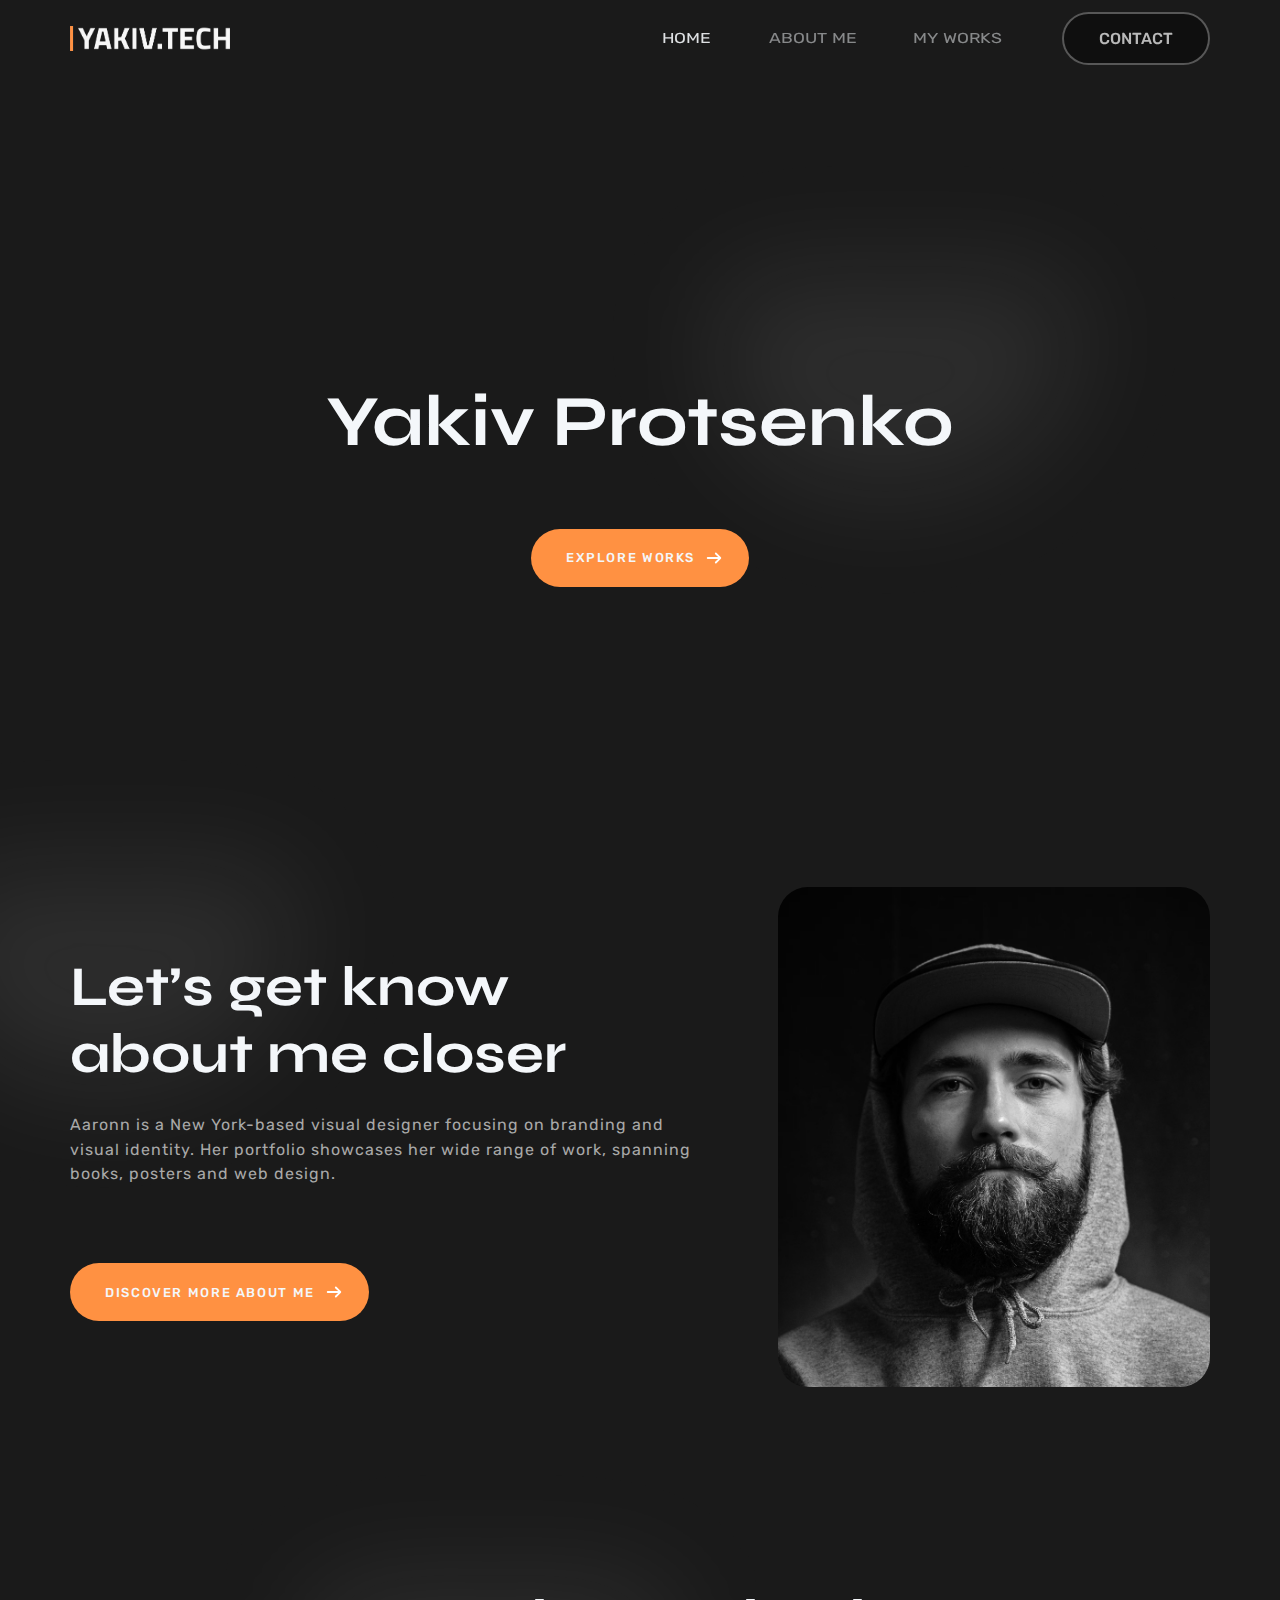
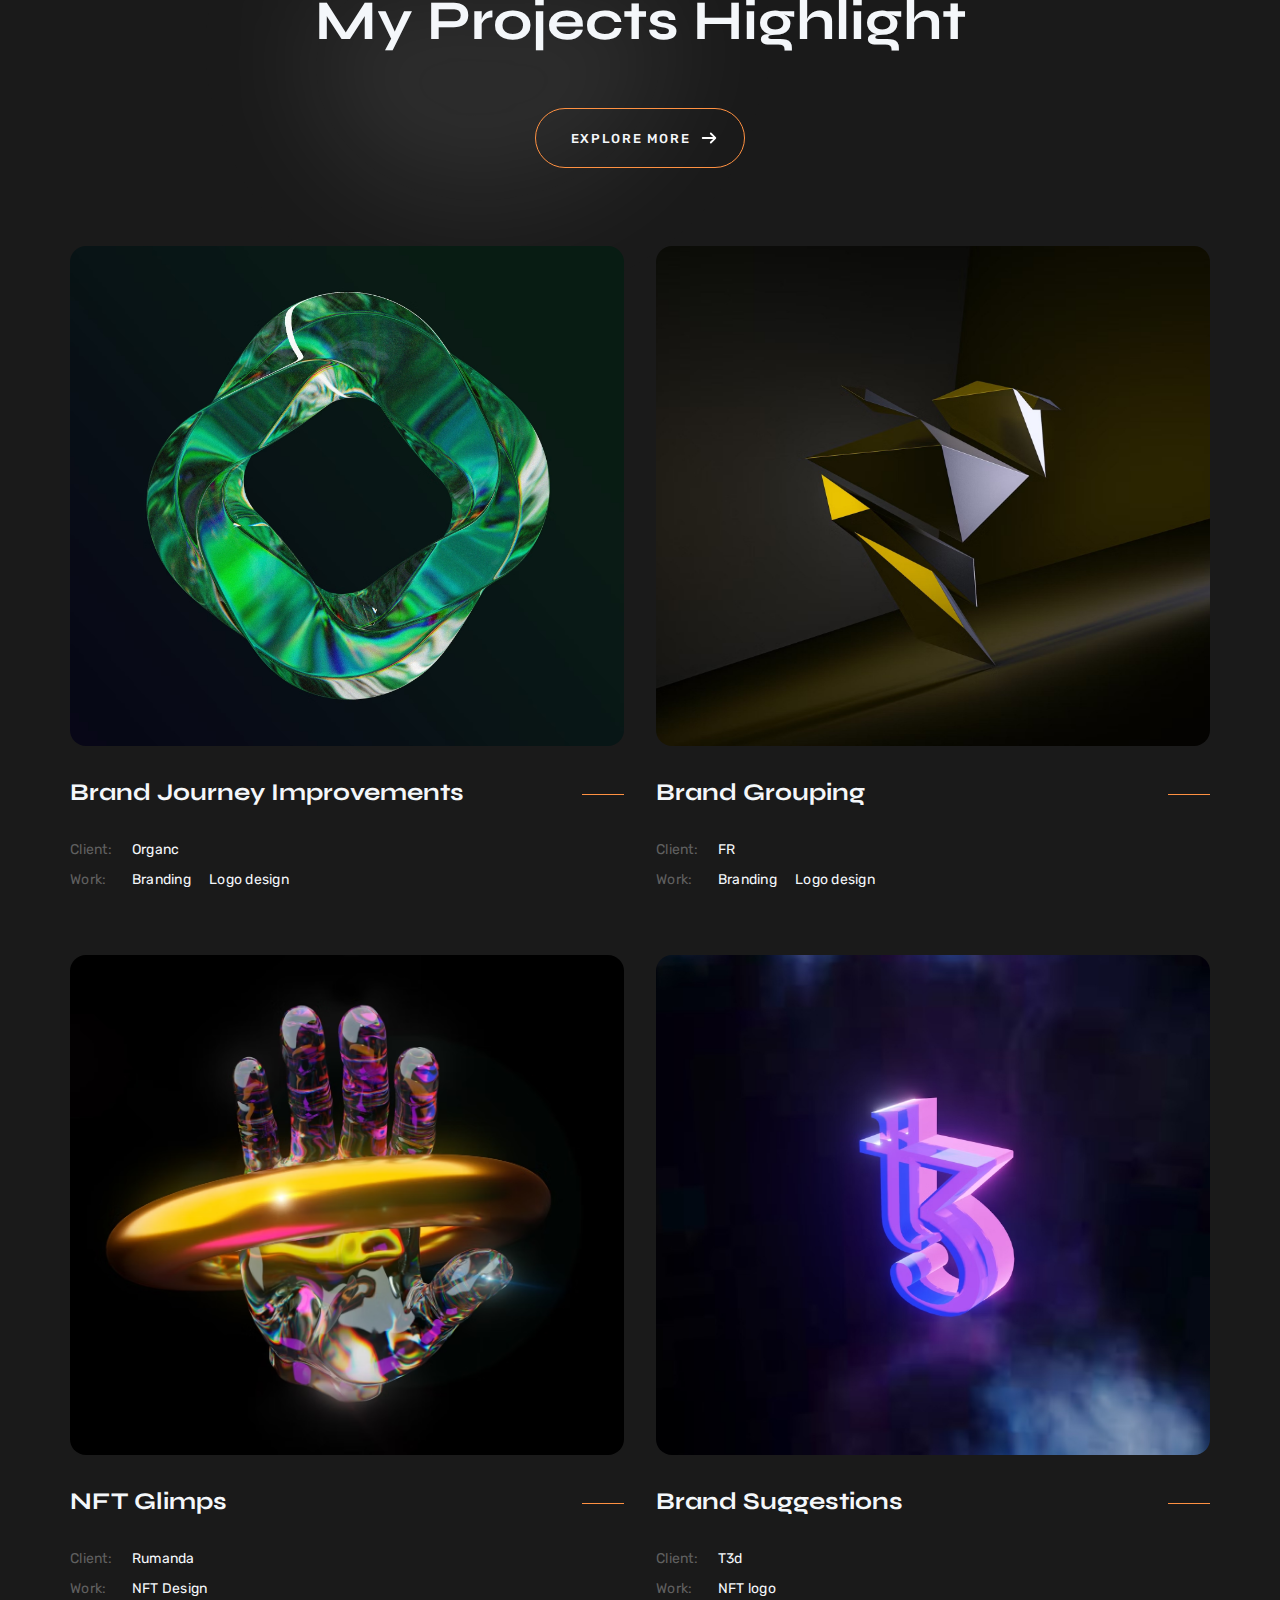
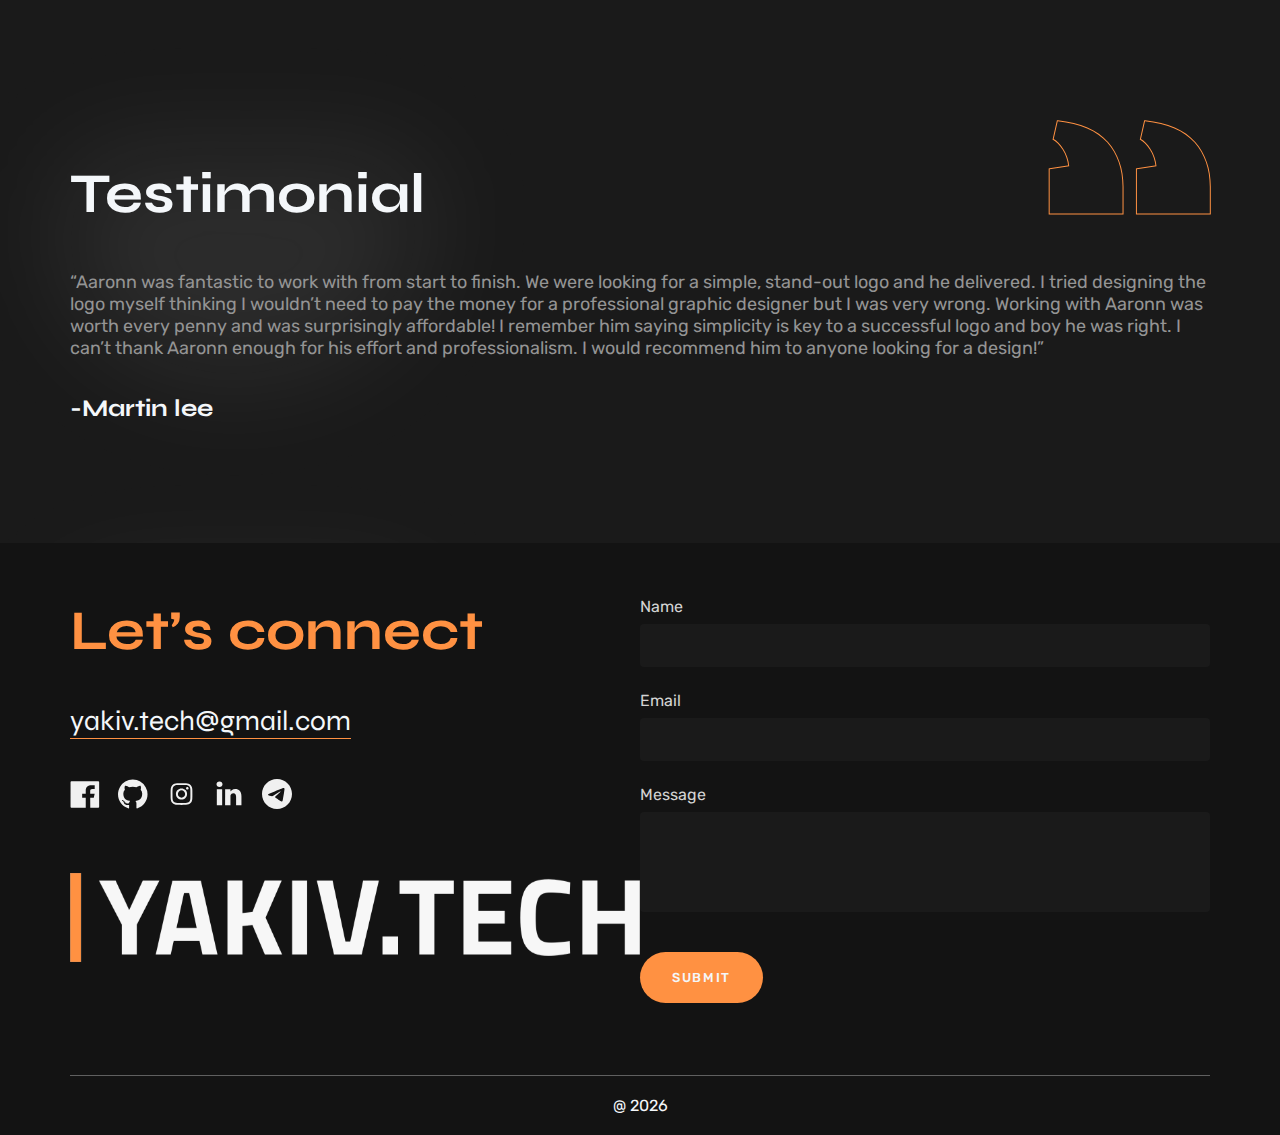
==== index.html @ 985bb3c0 "update logo css" ====
<!DOCTYPE html>
<html lang="en">

<head>
  <meta charset="UTF-8">
  <meta name="viewport" content="width=device-width, initial-scale=1.0">
  <title>Home - Yakiv Protsenko</title>
  <link rel="stylesheet" href="./style.css">
</head>

<body>
  <header class="header">
    <div class="container">
      <img class="logo" src="./img/icons/logo.png" alt="My logo">
      <nav>
        <ul>
          <li class="active">Home</li>
          <li><a href="./aboutme.html">About me</a></li>
          <li><a href="./works.html">My works</a></li>
        </ul>
        <a class="btn btn-contacts" href="./contacts.html"><span>CONTACT</span></a>
      </nav>
    </div>
  </header>
  <section class="welcome">
    <div class="container">
      <h1>Yakiv Protsenko</h1>
      <a href="./works.html" class="btn btn-info">
        <span>Explore works</span>
        <img src="./img/icons/arrow.svg" alt="Arrow right">
      </a>
    </div>
  </section>
  <section class="introduction">
    <div class="container">
      <div class="text text-left">
        <h2>Let’s get know about me closer</h2>
        <p>Aaronn is a New York-based visual designer focusing on branding and visual identity. Her portfolio showcases
          her wide range of work, spanning books, posters and web design.</p>
        <a class="btn btn-info" href="./aboutme.html">Discover More About Me<img src="./img/icons/arrow.svg"
            alt="Arrow right"></a>
      </div>
      <div class="container-img">
        <img class="cover-img" src="./img/profile-1.jpg" alt="My photo">
      </div>
    </div>
  </section>
  <section class="projects">
    <div class="container">
      <h2>My Projects Highlight</h2>
      <a href="./works.html" class="btn btn-more">Explore More<img src="./img/icons/arrow.svg" alt="Arrow right"></a>
      <div class="items">
        <arcticle class="item">
          <a href="./works.html">
            <img src="./img/project-1.jpg" alt="Project cover">
            <h4>Brand Journey Improvements</h4>
          </a>
          <div class="desc">
            <div class="property">
              <div class="grid-header">Client:</div>
              <div class="cell">
                <span>Organc</span>
              </div>
              <div class="grid-header">Work:</div>
              <div class="cell">
                <span>Branding</span>
                <span>Logo design</span>
              </div>
            </div>
          </div>
        </arcticle>
        <arcticle class="item">
          <a href="./works.html">
            <img src="./img/project-2.jpg" alt="Project cover">
            <h4>Brand Grouping</h4>
          </a>
          <div class="desc">
            <div class="property">
              <div class="grid-header">Client:</div>
              <div class="cell">
                <span>FR</span>
              </div>
              <div class="grid-header">Work:</div>
              <div class="cell">
                <span>Branding</span>
                <span>Logo design</span>
              </div>
            </div>
          </div>
        </arcticle>
        <arcticle class="item">
          <a href="./works.html">
            <img src="./img/project-3.jpg" alt="Project cover">
            <h4>NFT Glimps</h4>
          </a>
          <div class="desc">
            <div class="property">
              <div class="grid-header">Client:</div>
              <div class="cell">
                <span>Rumanda</span>
              </div>
              <div class="grid-header">Work:</div>
              <div class="cell">
                <span>NFT Design</span>
              </div>
            </div>
          </div>
        </arcticle>
        <arcticle class="item">
          <a href="./works.html">
            <img src="./img/project-4.jpg" alt="Project cover">
            <h4>Brand Suggestions</h4>
          </a>
          <div class="desc">
            <div class="property">
              <div class="grid-header">Client:</div>
              <div class="cell">
                <span>T3d</span>
              </div>
              <div class="grid-header">Work:</div>
              <div class="cell">
                <span>NFT logo</span>
              </div>
            </div>
          </div>
        </arcticle>
      </div>
    </div>
  </section>
  <section class="testimonial">
    <div class="container">
      <h2>Testimonial</h2>
      <p>“Aaronn was fantastic to work with from start to finish. We were looking for a simple, stand-out logo and he
        delivered. I tried designing the logo myself thinking I wouldn’t need to pay the money for a professional
        graphic designer but I was very wrong. Working with Aaronn was worth every penny and was surprisingly
        affordable! I remember him saying simplicity is key to a successful logo and boy he was right. I can’t thank
        Aaronn enough for his effort and professionalism. I would recommend him to anyone looking for a design!”</p>
      <h4>-Martin lee</h4>
    </div>
  </section>
  <footer class="footer">
    <div class="container">
      <div class="contacts">
        <h2>Let’s connect</h2>
        <a href="mailto:yakiv.tech@gmail.com"><p class="email">yakiv.tech@gmail.com</a></p>
        <ul class="socials">
          <li><a class="icon facebook" href="https://facebook.com"></a></li>
          <li><a class="icon github" href="https://github.com"></a></li>
          <li><a class="icon instagram" href="https://instagram.com"></a></li>
          <li><a class="icon linkedin" href="https://linkedin.com"></a></li>
          <li><a class="icon telegram" href="https://telegram.com"></a></li>
        </ul>
        <img class="logo" src="./img/icons/logo.png" alt="My logo">
      </div>
      <div class="contact-form">
        <form action="https://api.web3forms.com/submit" id="contact-form" method="POST">
          <input type="hidden" name="access_key" value="4fd38678-c326-4b6e-98db-bea108e909bd">
          <label for="name">Name</label>
          <input type="text" name="name" id="name" required>
          <label for="email">Email</label>
          <input type="email" name="email" id="email" required>
          <label for="message">Message</label>
          <textarea name="message" id="message" rows="4" required></textarea>
          <!-- Custom Confirmation / Success Page -->
          <!-- <input type="hidden" name="redirect" value="https://mywebsite.com/thanks.html"> -->
          <button class="btn btn-submit" type="submit" id="btn-form">Submit</button>
        </form>
        <div id="result-form"></div>
      </div>
      <div class="copyright">
        <p>@ <span id="copyright-year"></span></p>
      </div>
    </div>
  </footer>
  <script src="./scripts.js"></script>
</body>

</html>
---- style.css ----
@import url('https://fonts.googleapis.com/css2?family=Syne:wght@400..800&display=swap');
@import url('https://fonts.googleapis.com/css2?family=Rubik:ital,wght@0,300..900;1,300..900&display=swap');

/* RESET */
/* 1. Use a more-intuitive box-sizing model */
*,
*::before,
*::after {
  box-sizing: border-box;
}

/* 2. Remove default margin */
* {
  margin: 0;
}

body {
  /* 3. Add accessible line-height 
line-height: 1.5;*/
  /* 4. Improve text rendering */
  -webkit-font-smoothing: antialiased;
}

/* 5. Improve media defaults */
img,
picture,
video,
canvas,
svg {
  display: block;
  max-width: 100%;
}

/* 6. Inherit fonts for form controls */
input,
button,
textarea,
select {
  font: inherit;
}

/* 7. Avoid text overflows */
p,
h1,
h2,
h3,
h4,
h5,
h6 {
  overflow-wrap: break-word;
}

/* 8. Improve line wrapping */
p {
  text-wrap: pretty;
}

h1,
h2,
h3,
h4,
h5,
h6 {
  text-wrap: balance;
}

a {
  text-decoration: none;
  color: inherit;
}

button {
  border: none;
  cursor: pointer;
}

button:disabled,
input[type="submit"]:disabled {
  opacity: 0.7;
  cursor: not-allowed;
}

ul {
  padding-left: 0;
}

li {
  list-style-type: none;
}

/* general */
body {
  font-family: "Rubik", serif;
  background-color: #1A1A1A;
  color: #F4F7FA;
}

h1,
h2,
h3,
h4,
h5,
h6 {
  font-family: "Syne", serif;
}

h1 {
  font-size: 4.5rem;
}

h2 {
  font-size: 3.5rem;
}

h4 {
  font-size: 1.5rem;
}

h1::before,
h2::before {
  content: '';
  position: absolute;
  width: 22rem;
  height: 13rem;
  background: radial-gradient(circle, rgba(255, 255, 255, 0.08), rgba(255, 255, 255, 0.1));
  border-radius: 40px 40px 180px 150px;
  z-index: -1;
  filter: blur(60px);
}

.container {
  max-width: 1140px;
  margin: 0 auto;
}

@media screen and (max-width: 1200px) {
  .container {
    max-width: 960px;
  }
}

@media screen and (max-width: 992px) {
  .container {
    max-width: 720px;
  }
}

@media screen and (max-width: 768px) {
  .container {
    max-width: 540px;
  }
}

@media screen and (max-width: 576px) {
  .container {
    max-width: 100%;
  }
}

.btn {
  border-radius: 32.5px;
  padding: 15px 35px;
}

.btn img {
  display: inline;
  width: 18px;
}

.btn-info,
.btn-more {
  display: inline-flex;
  gap: 10px;
  align-items: center;
  background: #FF9142;
  color: #F4F7FA;
  text-align: center;
  font-size: 13px;
  font-weight: 500;
  line-height: normal;
  letter-spacing: 1.625px;
  text-transform: uppercase;
  padding: 20px 26px 20px 35px;
  transition: all 0.2s ease-in-out;
}

@media screen and (hover: hover) {

  .btn-info:hover,
  .btn-more:hover,
  button:hover {
    transform: translateY(-4px)
  }
}

/* header */
.header {
  position: sticky;
  top: 0;
  padding: 12px 0;
  width: 100%;
  z-index: 1000;
  transition: background 0.3s ease-in-out, backdrop-filter 0.1s ease-in-out;
}

.header.scrolled {
  background: linear-gradient(rgba(0, 0, 0, 0.2), rgb(255, 255, 255, 0.01));
  backdrop-filter: blur(7px);
  -webkit-backdrop-filter: blur(7px);
}

.header .container {
  display: flex;
  flex-direction: row;
  justify-content: space-between;
  align-items: center;
}

.header .logo {
  display: inline-block;
  width: 10rem;
}

.header nav {
  display: inline-flex;
  flex-direction: row;
  flex-wrap: nowrap;
  justify-content: space-around;
  align-items: center;
  gap: 4em;
}

.header nav ul {
  display: flex;
  justify-content: space-between;
  gap: 4em;
}

.header nav li {
  font-size: 16px;
  text-transform: uppercase;
  opacity: 0.5;
  transform: scale(1.1, 0.9);
}

.header nav li.active,
.header nav li:hover {
  opacity: 0.9;
}

.header .btn-contacts {
  border-radius: 30px;
  font-weight: 500;
  font-size: 16px;
  text-transform: uppercase;
  color: #b8b8b8;
  background: rgba(3, 3, 4, 0.5);
  border: 2px solid rgba(255, 255, 255, 0.3);
}

.header .btn-contacts:hover {
  color: #ffffff;
  background: rgb(39 39 45 / 50%);
}

.header .btn span {
  transform: scale(1.1, 0.9);
}

/* welcome */
.welcome .container {
  height: 90dvh;
  display: flex;
  text-align: center;
  flex-direction: column;
  align-items: center;
  justify-content: center;
  gap: 4rem;
}

.welcome h1 {
  position: relative;
}

.welcome h1::before {
  top: -100px;
  right: -120px;
}

.introduction h2::before {
  bottom: -180px;
  left: -60px;
}

/* introduction */
.introduction {
  padding-bottom: 200px;
}

.introduction .container {
  display: flex;
  flex-direction: row;
  justify-content: space-between;
  align-items: center;
  gap: 60px;
}

.introduction h2 {
  margin-bottom: 26px;
}

.introduction .container-img {
  height: 500px;
  width: 40%;
  overflow: hidden;
  border-radius: 30px;
  position: relative;
}

@media screen and (max-width: 992px) {
  .introduction .container-img {
    height: 400px;
    width: 45%;
  }
}

@media screen and (max-width: 768px) {
  .introduction .container-img {
    height: 320px;
    width: 50%;
  }
}

.introduction .cover-img {
  position: absolute;
  width: 100%;
  height: auto;
  display: block;
  top: 0;
  left: 0;
}

.introduction .text {
  width: 60%;
}

.introduction p {
  color: #A8A8A8;
  font-size: 16px;
  font-style: normal;
  font-weight: 400;
  line-height: 155%;
  letter-spacing: 1px;
  margin-bottom: 76px;
}

/* projects */
.projects {
  margin-bottom: 10rem;
}

.projects .container {
  text-align: center;
}

.projects h2 {
  margin-bottom: 54px;
}

.projects .btn-more {
  background-color: transparent;
  border: 1px solid #FF9142;
  margin-bottom: 78px;
}

.projects .items {
  display: flex;
  justify-content: space-between;
  flex-direction: row;
  flex-wrap: wrap;
  column-gap: 2rem;
  row-gap: 4rem;
}

.projects .item {
  flex: 1 1 calc(50% - 2rem);
  width: calc(50% - 2rem);
}

.projects .item img {
  height: 500px;
  width: 100%;
  object-fit: cover;
  border-radius: 16px;
  margin-bottom: 32px;
}

.projects .item .desc {
  text-align: left;
}

.projects .item h4 {
  text-align: left;
  margin-bottom: 32px;
  position: relative;
}

.projects .item h4::after {
  content: "";
  width: 42px;
  height: 1px;
  top: 16px;
  right: 0;
  border-top: 1px solid #FF9142;
  z-index: 1;
  position: absolute;
}

.projects .property {
  display: grid;
  grid-template-columns: auto auto;
  grid-column-gap: 20px;
  justify-content: left;
  grid-row-gap: 8px;
  font-size: 14px;
  font-weight: 400;
  line-height: 22px;
  letter-spacing: 0.25px;
}

.projects .property .grid-header {
  color: #606060;
}

.projects .property .cell span {
  margin-right: 15px;
}

/* testimonial */
.testimonial {
  margin-bottom: 120px;
}

.testimonial .container p {
  color: #949494;
  font-size: 18px;
  margin-bottom: 35px;
}

.testimonial .container h2 {
  margin-bottom: 44px;
  position: relative;
}

.testimonial .container h2::after {
  content: url("./img/icons/quotes.svg");
  position: absolute;
  top: -40px;
  right: 0;
  width: 162px;
  height: auto;
  z-index: 1;
}

/* footer */
.footer {
  background-color: #131313;
}

.footer .container {
  display: flex;
  flex-wrap: wrap;
  justify-content: space-between;
  padding-top: 54px;
  padding-bottom: 20px;
}

.footer .contacts {
  flex: 1;
}

.footer .contacts h2 {
  color: #FF9142;
  margin-bottom: 40px;
}

.footer .contacts .email {
  display: inline-block;
  font-family: 'Syne', sans-serif;
  font-size: 28px;
  border-bottom: 1px solid #FF9142;
  margin-bottom: 40px;
}

.footer .contacts .socials {
  display: flex;
  column-gap: 18px;
  margin-bottom: 60px;
}

.footer .contacts .socials .facebook {
  -webkit-mask: url("./img/icons/facebook.svg") no-repeat center;
  mask: url("./img/icons/facebook.svg") no-repeat center;
}

.footer .contacts .socials .telegram {
  -webkit-mask: url("./img/icons/telegram.svg") no-repeat center;
  mask: url("./img/icons/telegram.svg") no-repeat center;
}

.footer .contacts .socials .linkedin {
  -webkit-mask: url("./img/icons/linkedin.svg") no-repeat center;
  mask: url("./img/icons/linkedin.svg") no-repeat center;
}

.footer .contacts .socials .github {
  -webkit-mask: url("./img/icons/github.svg") no-repeat center;
  mask: url("./img/icons/github.svg") no-repeat center;
}

.footer .contacts .socials .instagram {
  -webkit-mask: url("./img/icons/instagram.svg") no-repeat center;
  mask: url("./img/icons/instagram.svg") no-repeat center;
}

.footer .contacts .socials .twitter {
  -webkit-mask: url("./img/icons/twitter.svg") no-repeat center;
  mask: url("./img/icons/twitter.svg") no-repeat center;
}

.footer .contacts .socials .icon {
  display: inline-block;
  transition: transform 0.15s ease-in-out;
  width: 30px;
  height: 30px;
  background-color: #F0F0F0;
  mask-size: contain;
  -webkit-mask-size: contain;
}

@media screen and (hover: hover) {
  .footer .contacts .socials .icon:hover {
    transform: translateY(-4px);
    background-color: #FF9142;
  }
}

@media screen and (hover: none) {
  .footer .contacts .socials .icon {
    background-color: #FF9142;
  }
}

.footer .contact-form {
  flex: 1;
}

.footer .contact-form label,
.footer .contact-form input,
.footer .contact-form button,
.footer .contact-form textarea {
  display: block;
  color: #d3d3d3;
}

.footer .contact-form input,
.footer .contact-form textarea {
  width: 100%;
}

.footer .contact-form label {
  margin-bottom: 8px;
}

.footer .contact-form input {
  margin-bottom: 24px;
  padding: 12px 16px;
  border-radius: 4px;
  background: #1A1A1A;
  border: none;
}

.footer .contact-form textarea {
  margin-bottom: 40px;
  padding: 12px 16px;
  background: #1A1A1A;
  border-radius: 4px;
  border: none;
  resize: none;
}

.footer .contact-form input:focus-visible,
.footer .contact-form textarea:focus-visible {
  outline: 1px solid #3d3d3d;
}

.footer .contact-form button {
  background: #FF9142;
  color: #F4F7FA;
  text-align: center;
  font-size: 13px;
  font-weight: 500;
  line-height: normal;
  letter-spacing: 1.625px;
  text-transform: uppercase;
  padding: 18px 32px 18px 32px;
  text-align: center;
  transition: all 0.2s ease-in-out;
  position: relative;
}

.footer .copyright {
  width: 100%;
  text-align: center;
  border-top: 1px solid #606060;
  padding-top: 20px;
}

.footer #result-form {
  min-height: 72px;
  opacity: 0;
  transition: opacity 0.5s ease-in-out 0.1s;
  padding: 30px 0 0 4px;
}

.footer #result-form.visible {
  opacity: 1;
}
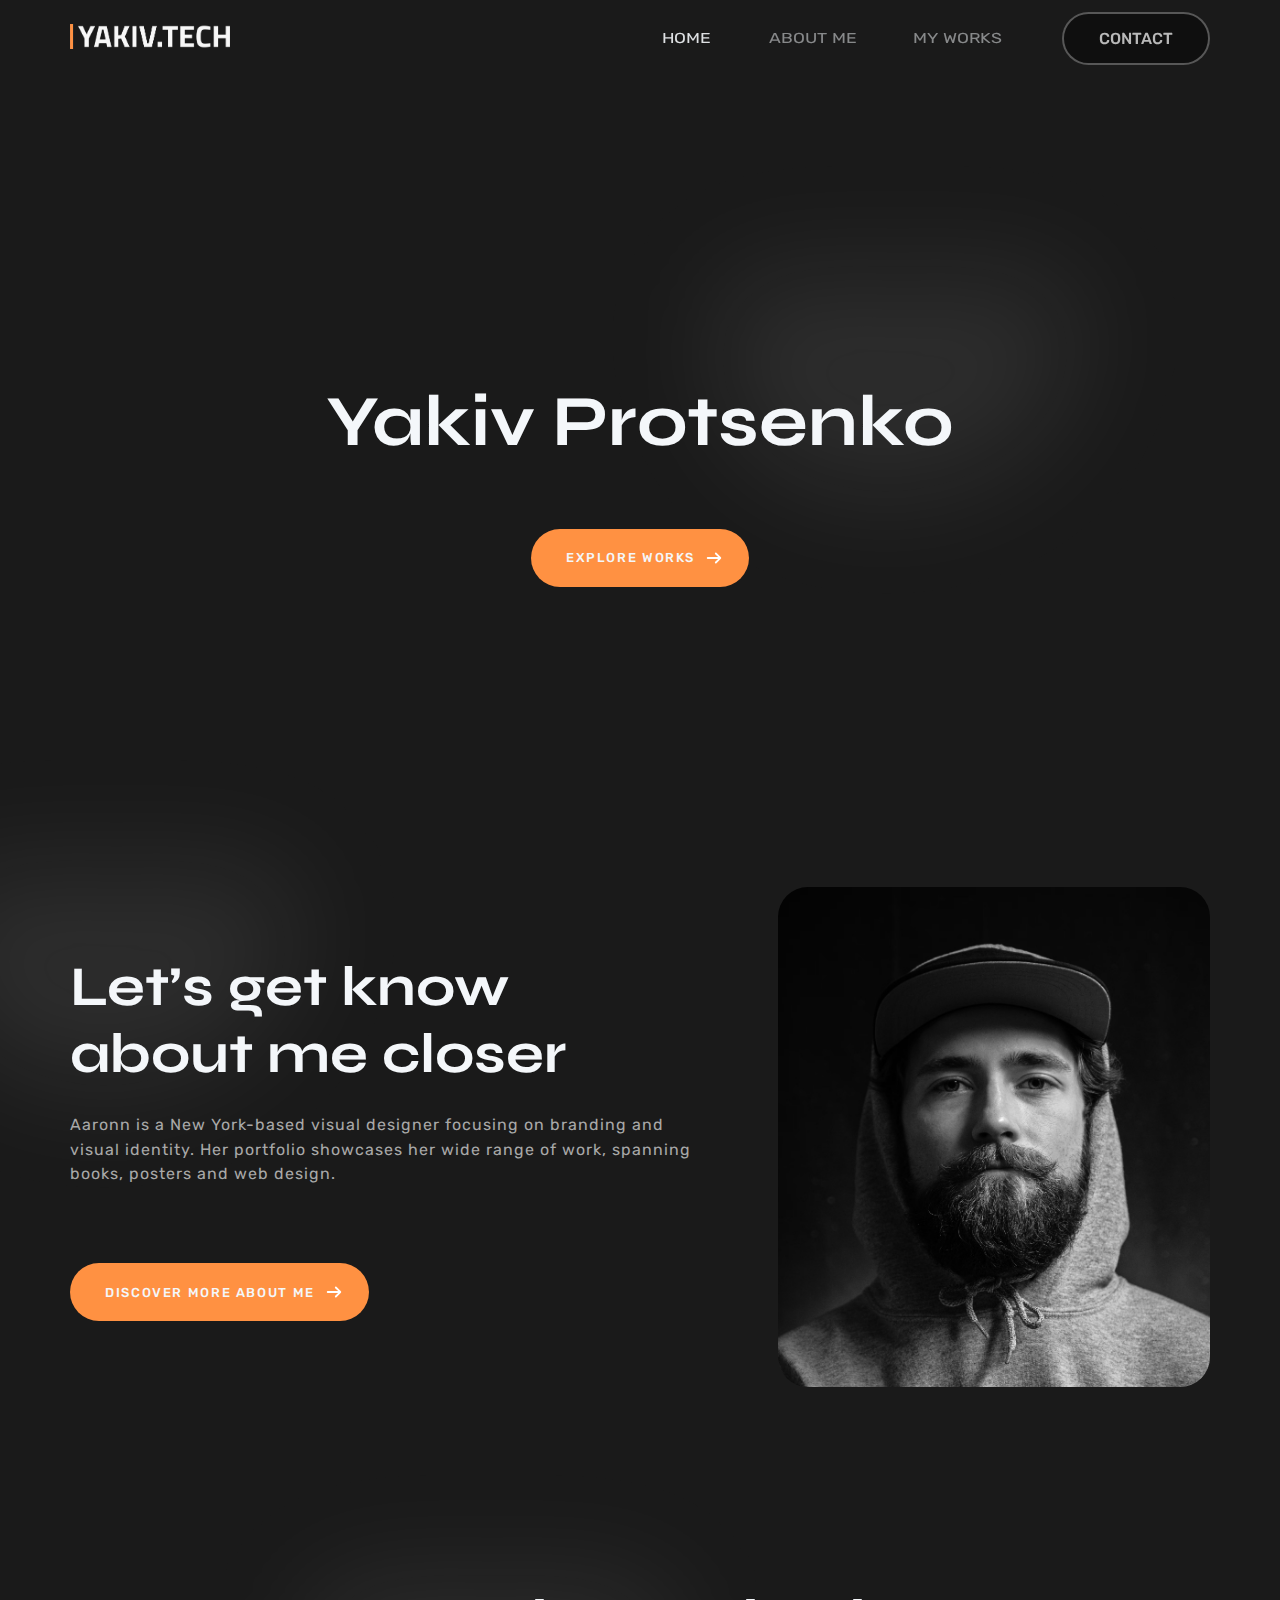
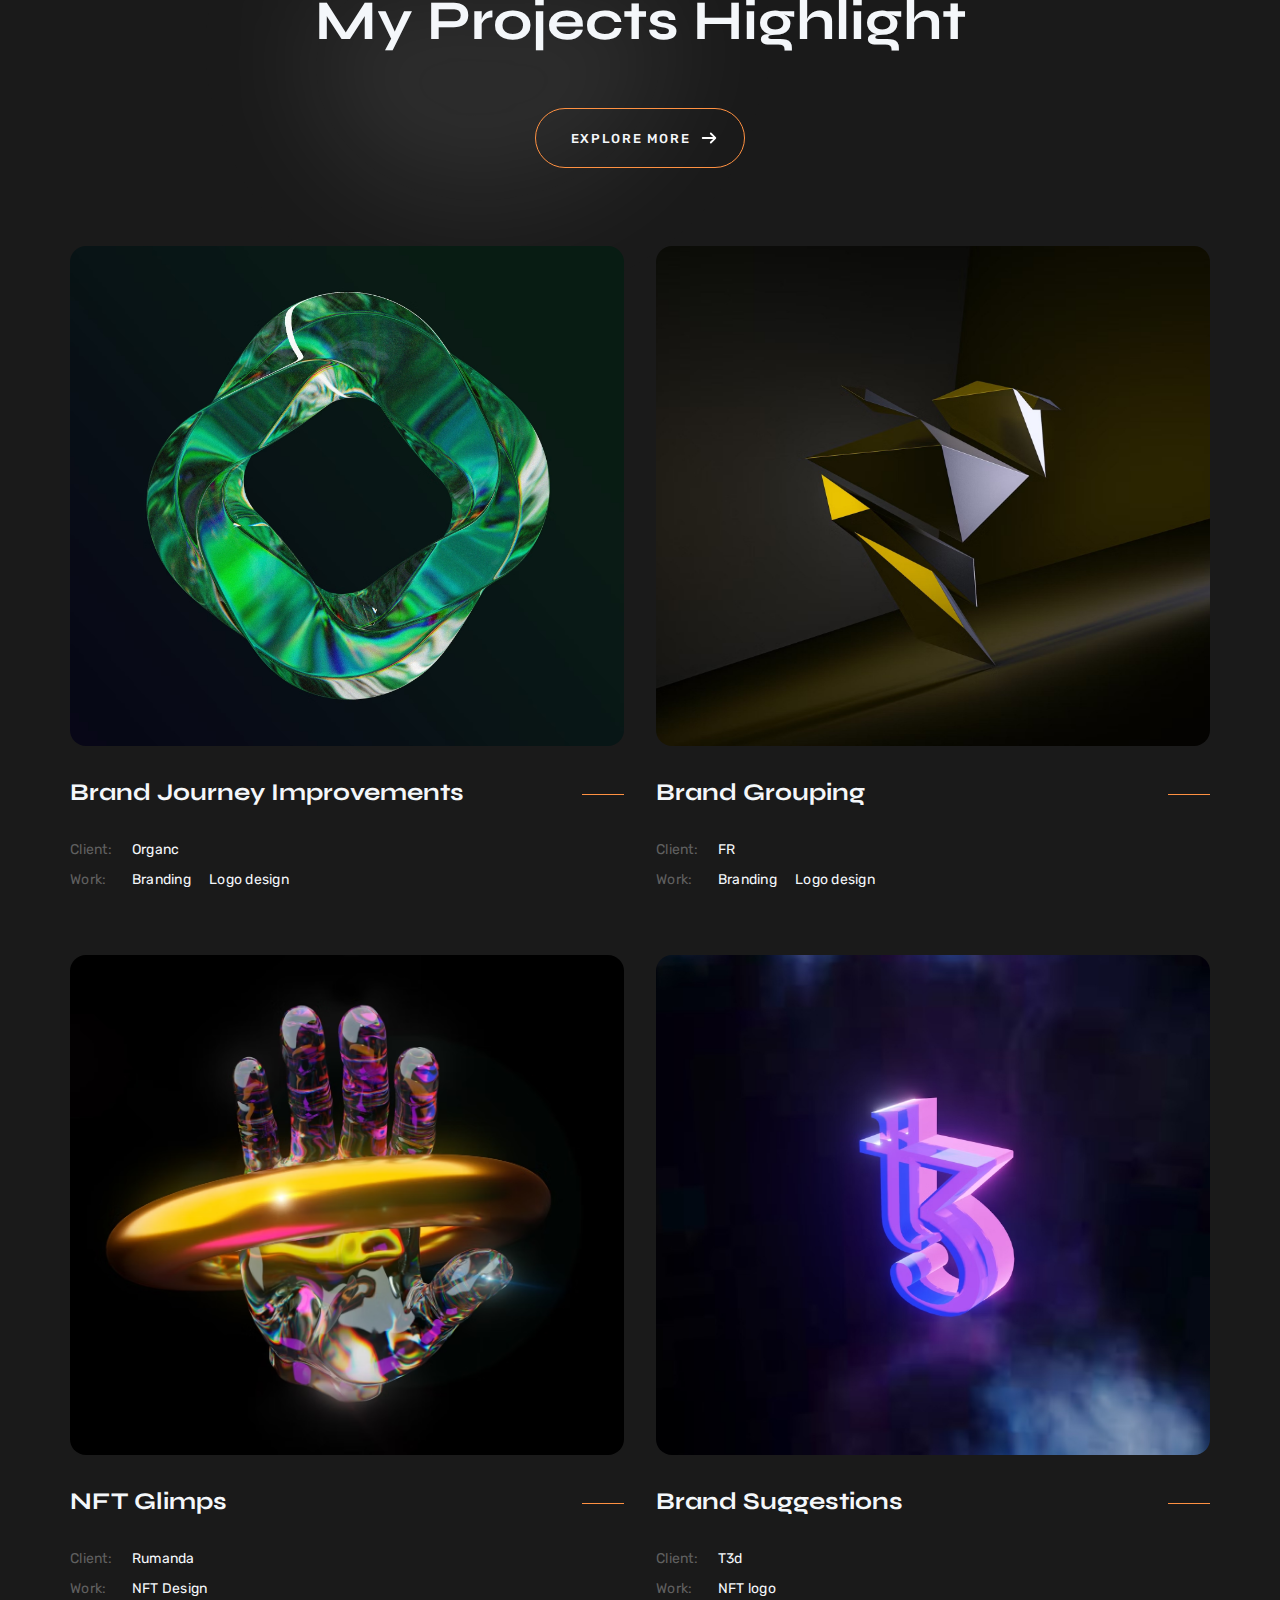
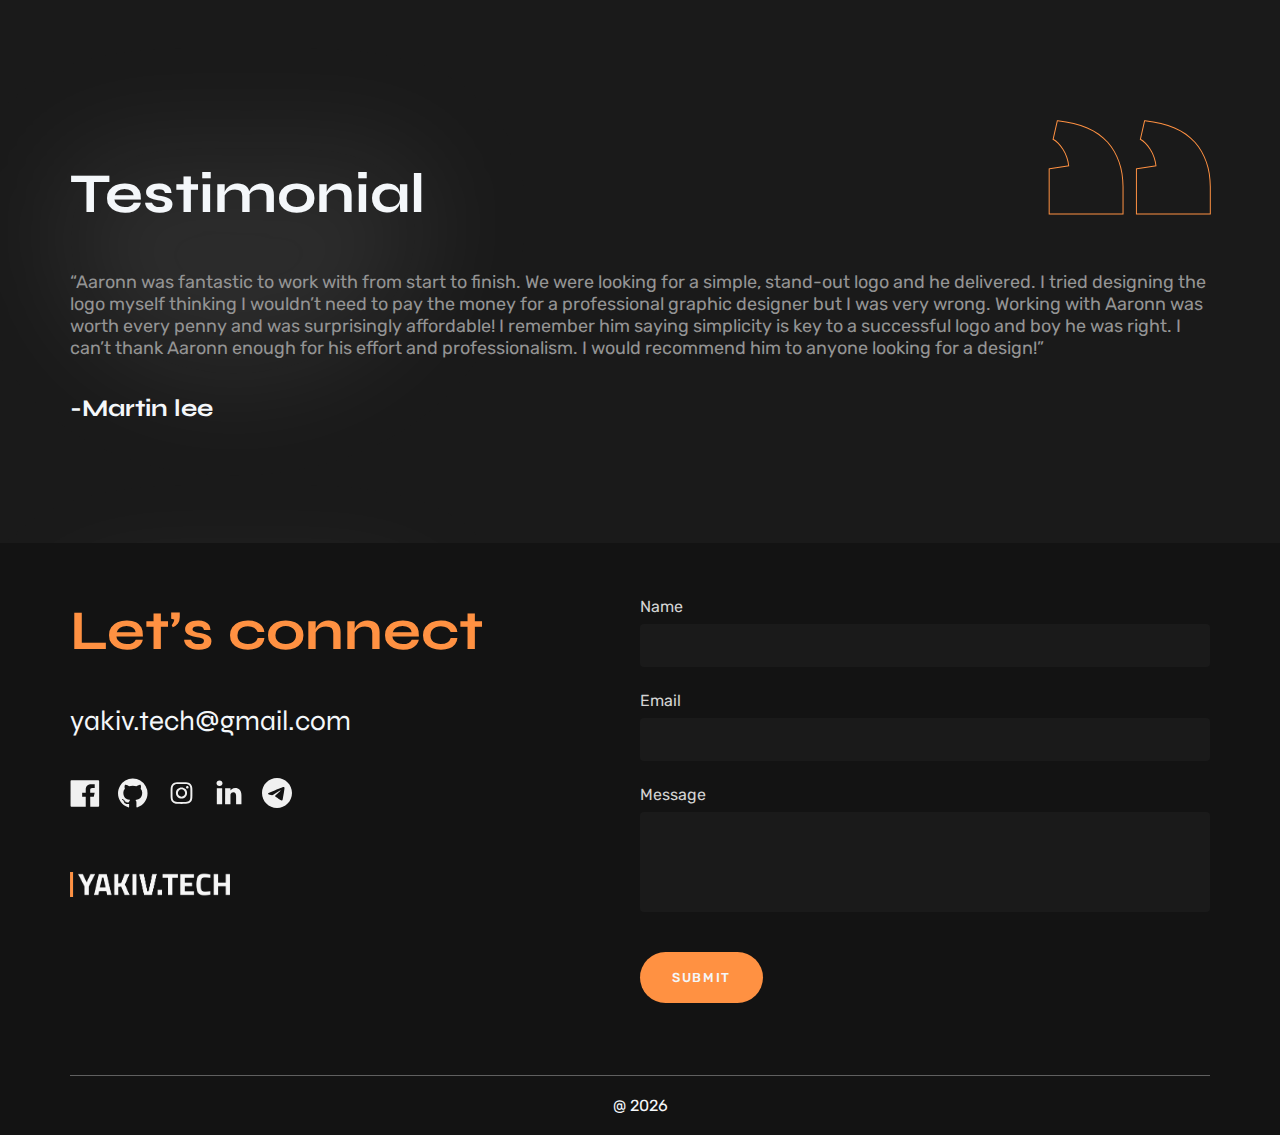
==== commit 3124f183: "add link to logo" ====
--- a/index.html
+++ b/index.html
@@ -11,7 +11,7 @@
 <body>
   <header class="header">
     <div class="container">
-      <img class="logo" src="./img/icons/logo.png" alt="My logo">
+      <a href="./index.html"><img class="logo" src="./img/icons/logo.png" alt="My logo"></a>
       <nav>
         <ul>
           <li class="active">Home</li>
--- a/style.css
+++ b/style.css
@@ -488,7 +488,6 @@
   display: inline-block;
   font-family: 'Syne', sans-serif;
   font-size: 28px;
-  border-bottom: 1px solid #FF9142;
   margin-bottom: 40px;
 }
 
@@ -626,3 +625,7 @@
 .footer #result-form.visible {
   opacity: 1;
 }
+
+.footer .logo {
+  width: 10rem;
+}
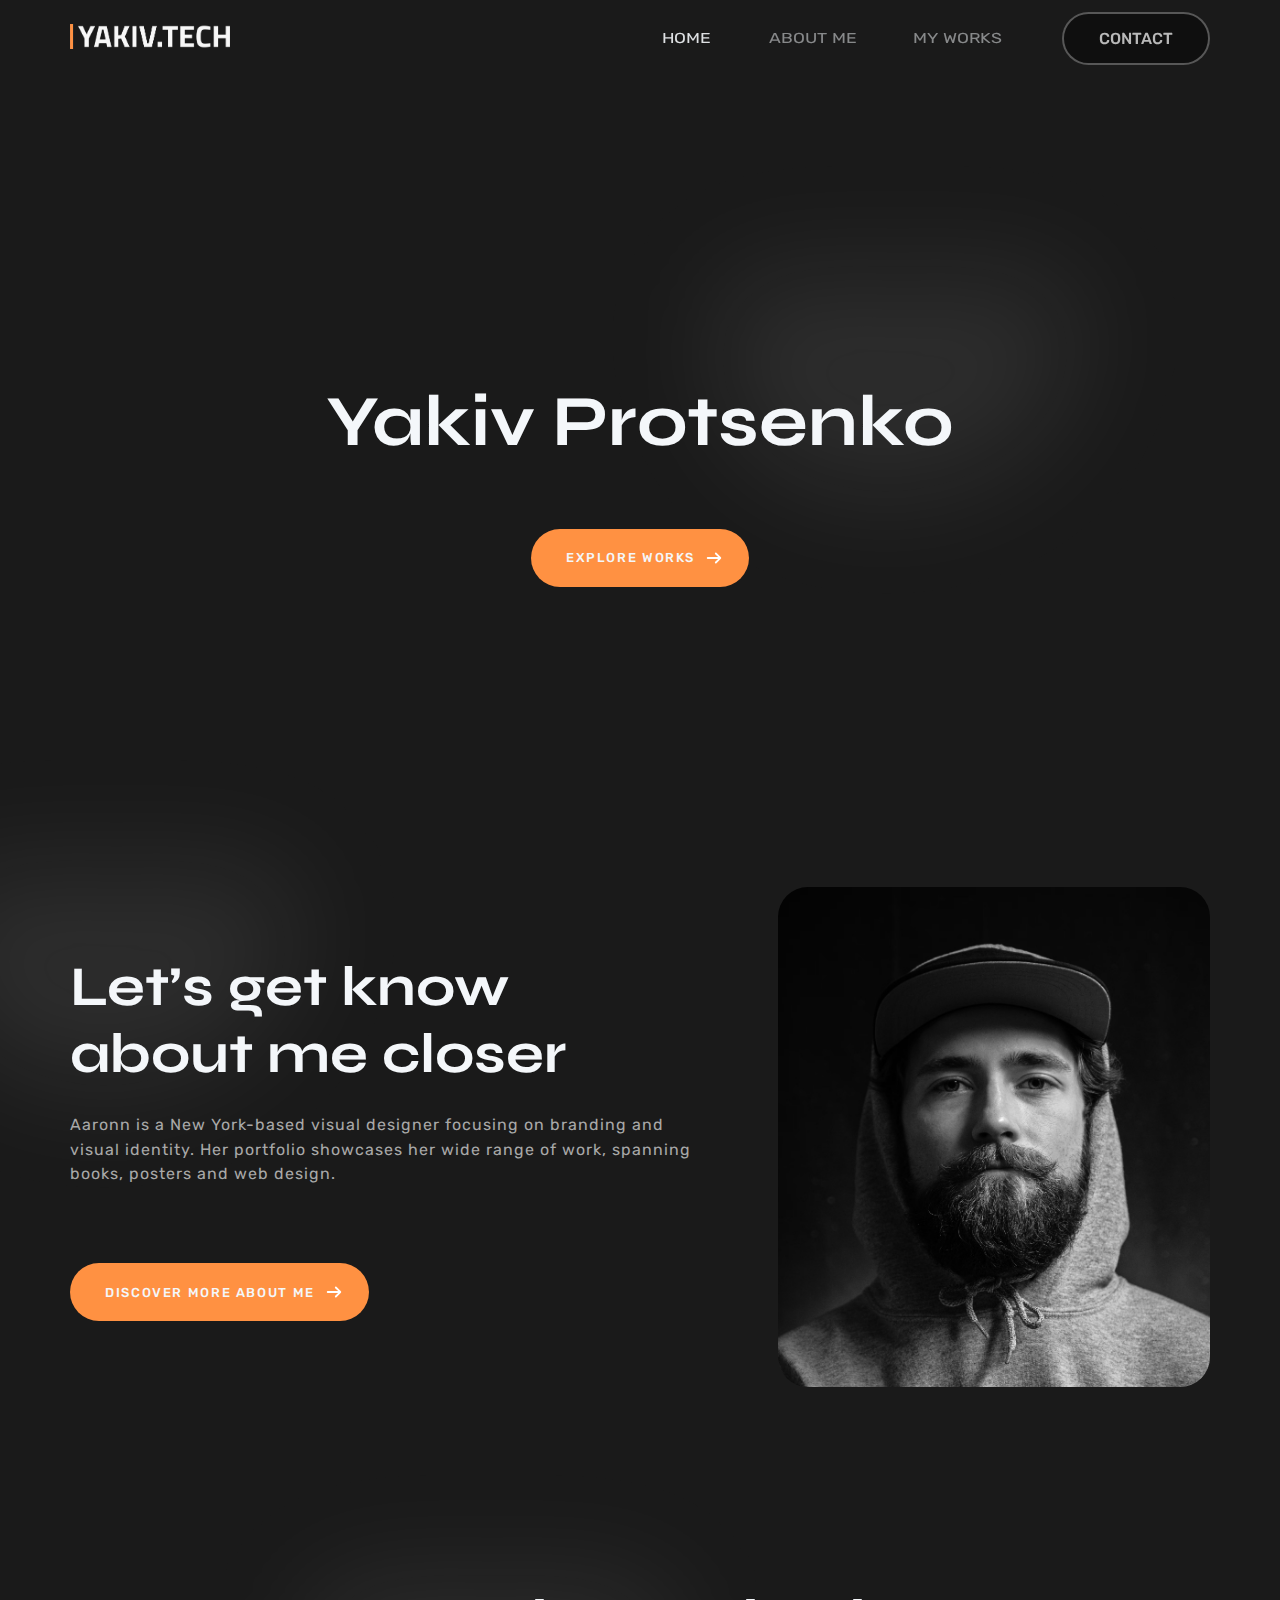
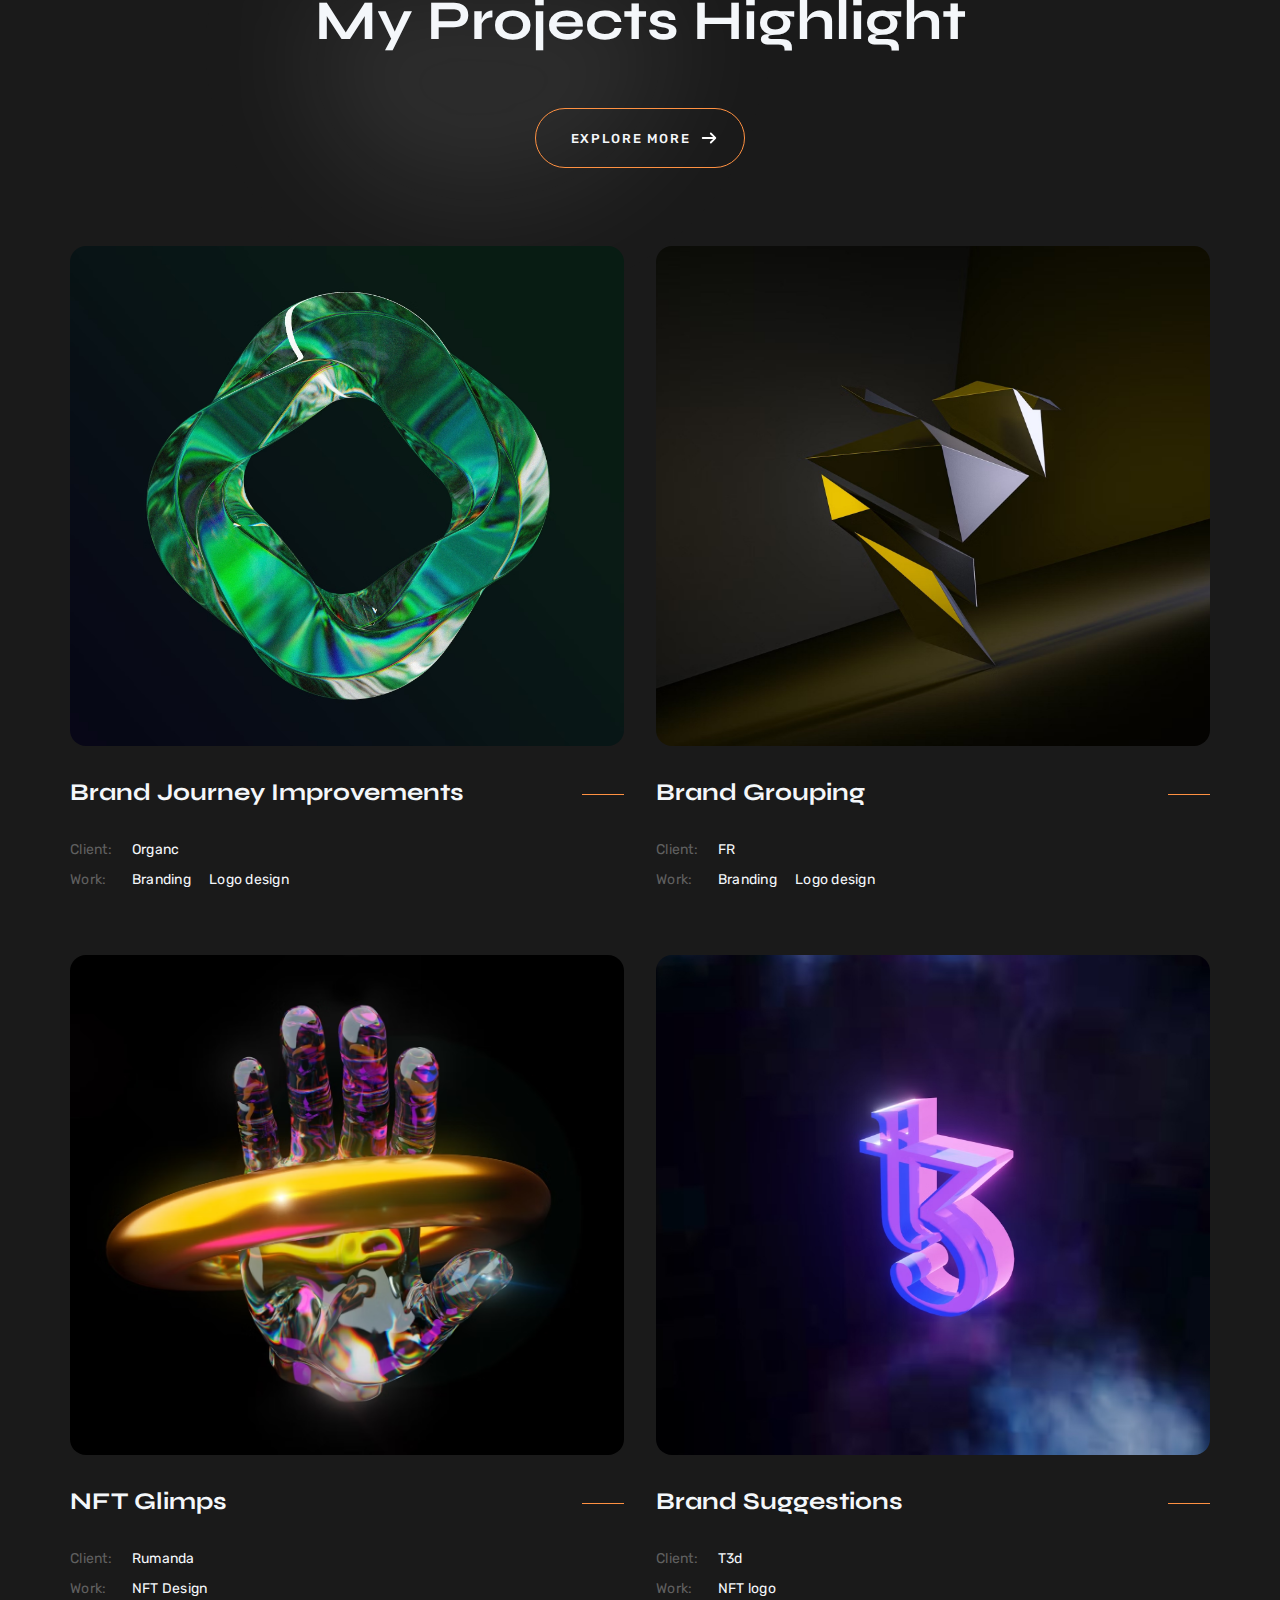
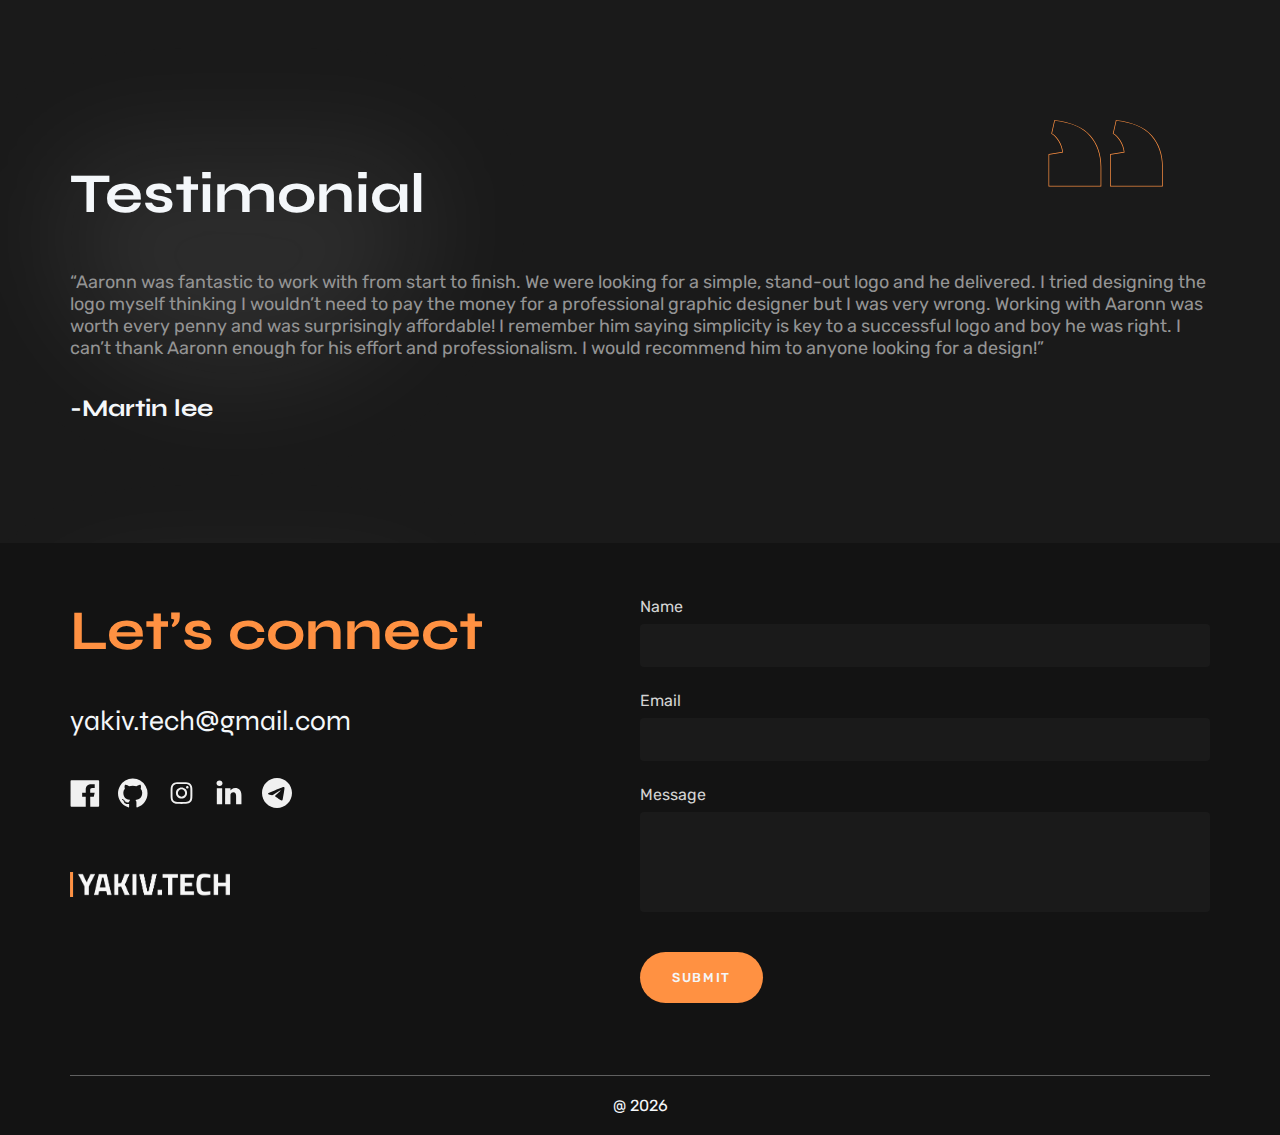
==== commit 5dd5e6df: "update" ====
--- a/index.html
+++ b/index.html
@@ -20,6 +20,9 @@
         </ul>
         <a class="btn btn-contacts" href="./contacts.html"><span>CONTACT</span></a>
       </nav>
+    </div>
+    <div class="burger">
+      <span></span>
     </div>
   </header>
   <section class="welcome">
--- a/style.css
+++ b/style.css
@@ -153,7 +153,15 @@
 
 @media screen and (max-width: 576px) {
   .container {
-    max-width: 100%;
+    max-width: 95%;
+  }
+
+  h1 {
+    font-size: 3.5rem;
+  }
+
+  h2 {
+    font-size: 2.6rem;
   }
 }
 
@@ -267,6 +275,39 @@
   transform: scale(1.1, 0.9);
 }
 
+.header .burger {
+  display: none;
+}
+
+@media screen and (max-width: 768px) {
+  .header .burger {
+    display: flex;
+    position: relative;
+    z-index: 50;
+    align-items: center;
+    justify-content: flex-end;
+    width: 30px;
+    height: 18px;
+  }
+
+  .burger span {
+    height: 2px;
+    width: 100%;
+    transform: scale(1);
+    background-color: #F4F7FA;
+  }
+
+  .burger::before,
+  .burger::after {
+    content: "";
+    position: absolute;
+    width: 100%;
+    height: 2px;
+    background-color: #F4F7FA;
+    transition: all 0.3s ease;
+  }
+}
+
 /* welcome */
 .welcome .container {
   height: 90dvh;
@@ -287,12 +328,13 @@
   right: -120px;
 }
 
+
+/* introduction */
 .introduction h2::before {
   bottom: -180px;
   left: -60px;
 }
 
-/* introduction */
 .introduction {
   padding-bottom: 200px;
 }
@@ -317,6 +359,10 @@
   position: relative;
 }
 
+.introduction .text {
+  width: 60%;
+}
+
 @media screen and (max-width: 992px) {
   .introduction .container-img {
     height: 400px;
@@ -325,9 +371,19 @@
 }
 
 @media screen and (max-width: 768px) {
+  .introduction .container {
+    flex-direction: column;
+  }
+
   .introduction .container-img {
-    height: 320px;
-    width: 50%;
+    height: 500px;
+    width: 100%;
+    order: 1;
+  }
+
+  .introduction .text {
+    width: 100%;
+    order: 2;
   }
 }
 
@@ -338,10 +394,6 @@
   display: block;
   top: 0;
   left: 0;
-}
-
-.introduction .text {
-  width: 60%;
 }
 
 .introduction p {
@@ -385,6 +437,12 @@
 .projects .item {
   flex: 1 1 calc(50% - 2rem);
   width: calc(50% - 2rem);
+}
+
+@media screen and (max-width: 768px) {
+  .projects .item {
+    flex: 100%;
+  }
 }
 
 .projects .item img {
@@ -453,13 +511,24 @@
 }
 
 .testimonial .container h2::after {
-  content: url("./img/icons/quotes.svg");
+  content: "";
+  background-image: url("./img/icons/quotes.svg");
+  background-size: contain;
+  background-repeat: no-repeat; 
   position: absolute;
   top: -40px;
   right: 0;
   width: 162px;
-  height: auto;
+  height: 100%;
   z-index: 1;
+}
+
+@media screen and (max-width: 768px) {
+  .testimonial .container h2::after {
+    top: -5px;
+    width: 80px;
+    height: 100%;
+  }
 }
 
 /* footer */
@@ -489,6 +558,12 @@
   font-family: 'Syne', sans-serif;
   font-size: 28px;
   margin-bottom: 40px;
+}
+
+@media screen and (max-width: 576px) {
+  .footer .contacts .email {
+    font-size: 22px;
+  }  
 }
 
 .footer .contacts .socials {
@@ -552,6 +627,35 @@
 
 .footer .contact-form {
   flex: 1;
+}
+
+@media screen and (max-width: 768px) {
+  .footer .contact-form,
+  .footer .contacts {
+    flex: 100%;
+  }  
+}
+
+@media screen and (max-width: 576px) {
+  .footer .contact-form label {
+    text-align: left;
+  }
+
+  .footer .contact-form {
+    text-align: center;
+  }
+
+  .footer .contacts {
+    text-align: center;
+  }
+
+  .footer .contacts .socials {
+    justify-content: center;
+  }
+
+  .footer .contact-form button {
+    display: inline-block;
+  }
 }
 
 .footer .contact-form label,
@@ -629,3 +733,9 @@
 .footer .logo {
   width: 10rem;
 }
+
+@media screen and (max-width: 768px) {
+  .footer .logo {
+    display: none;
+  }
+}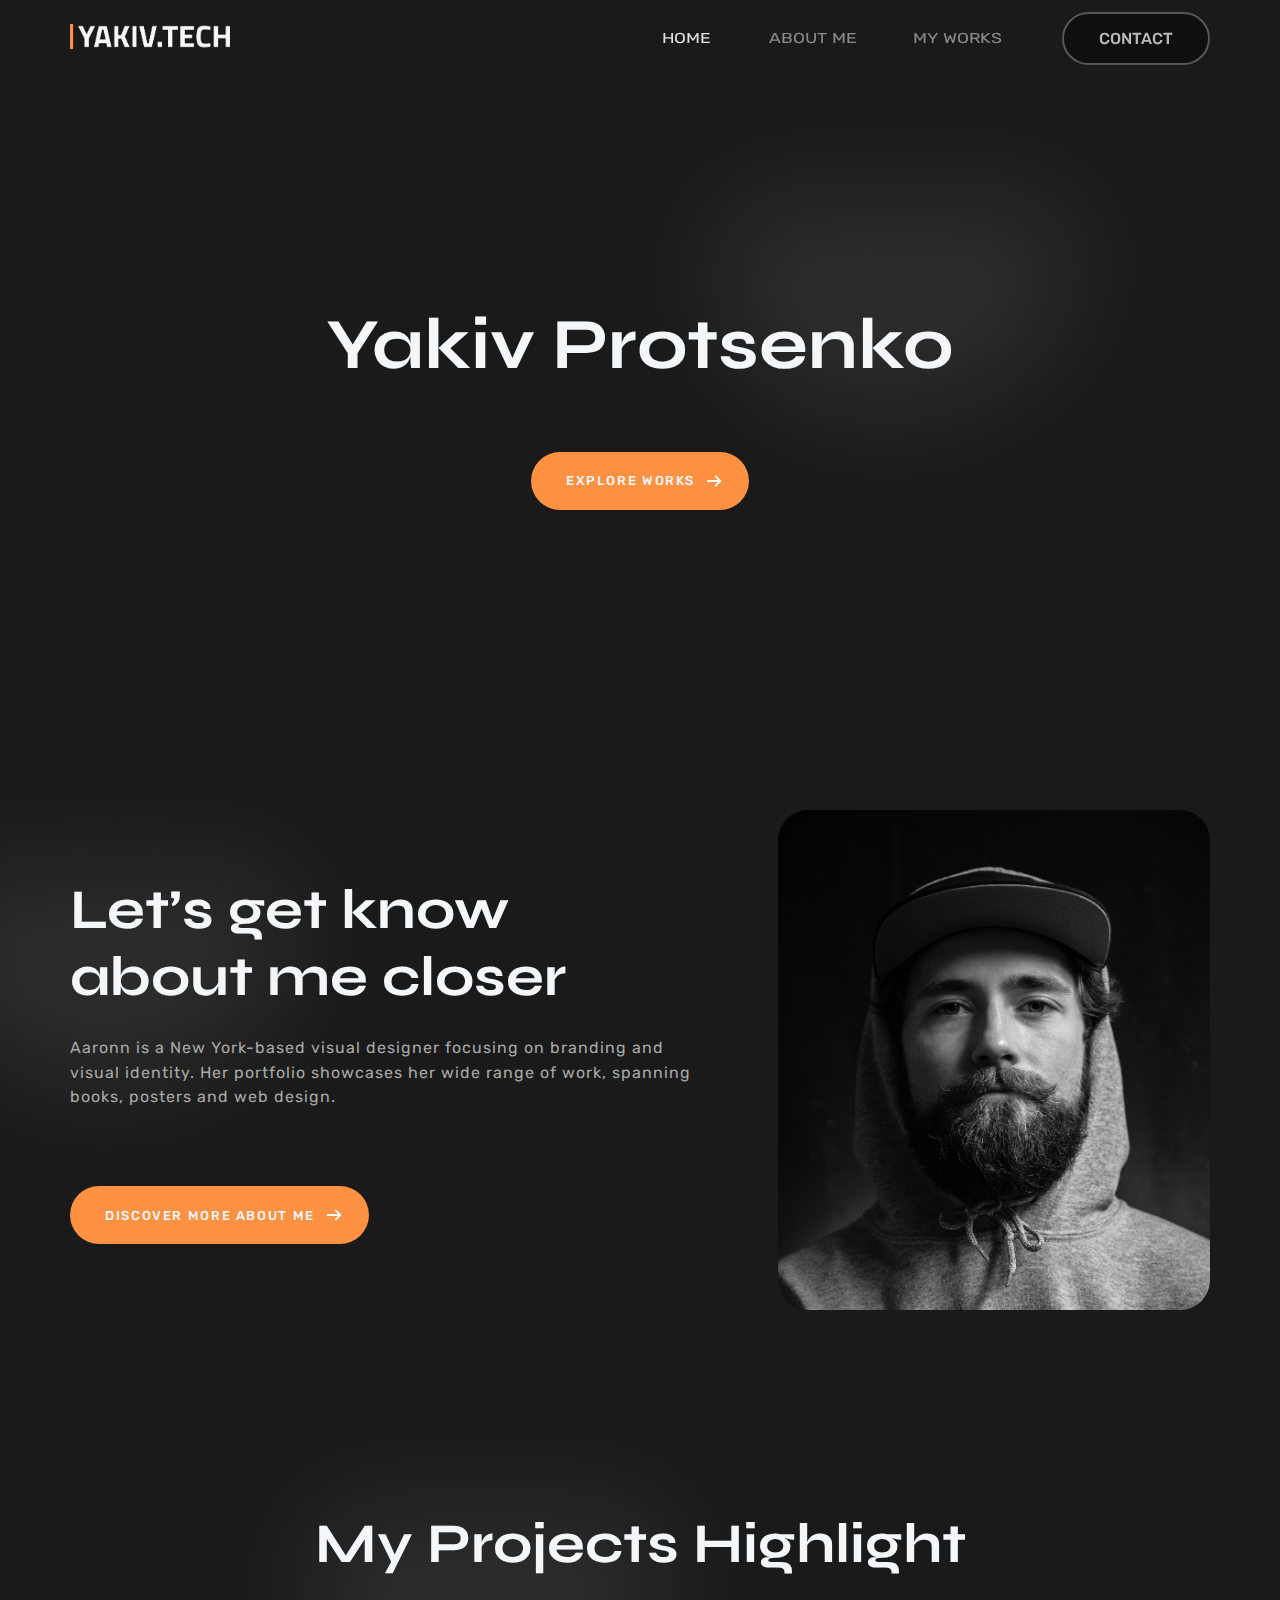
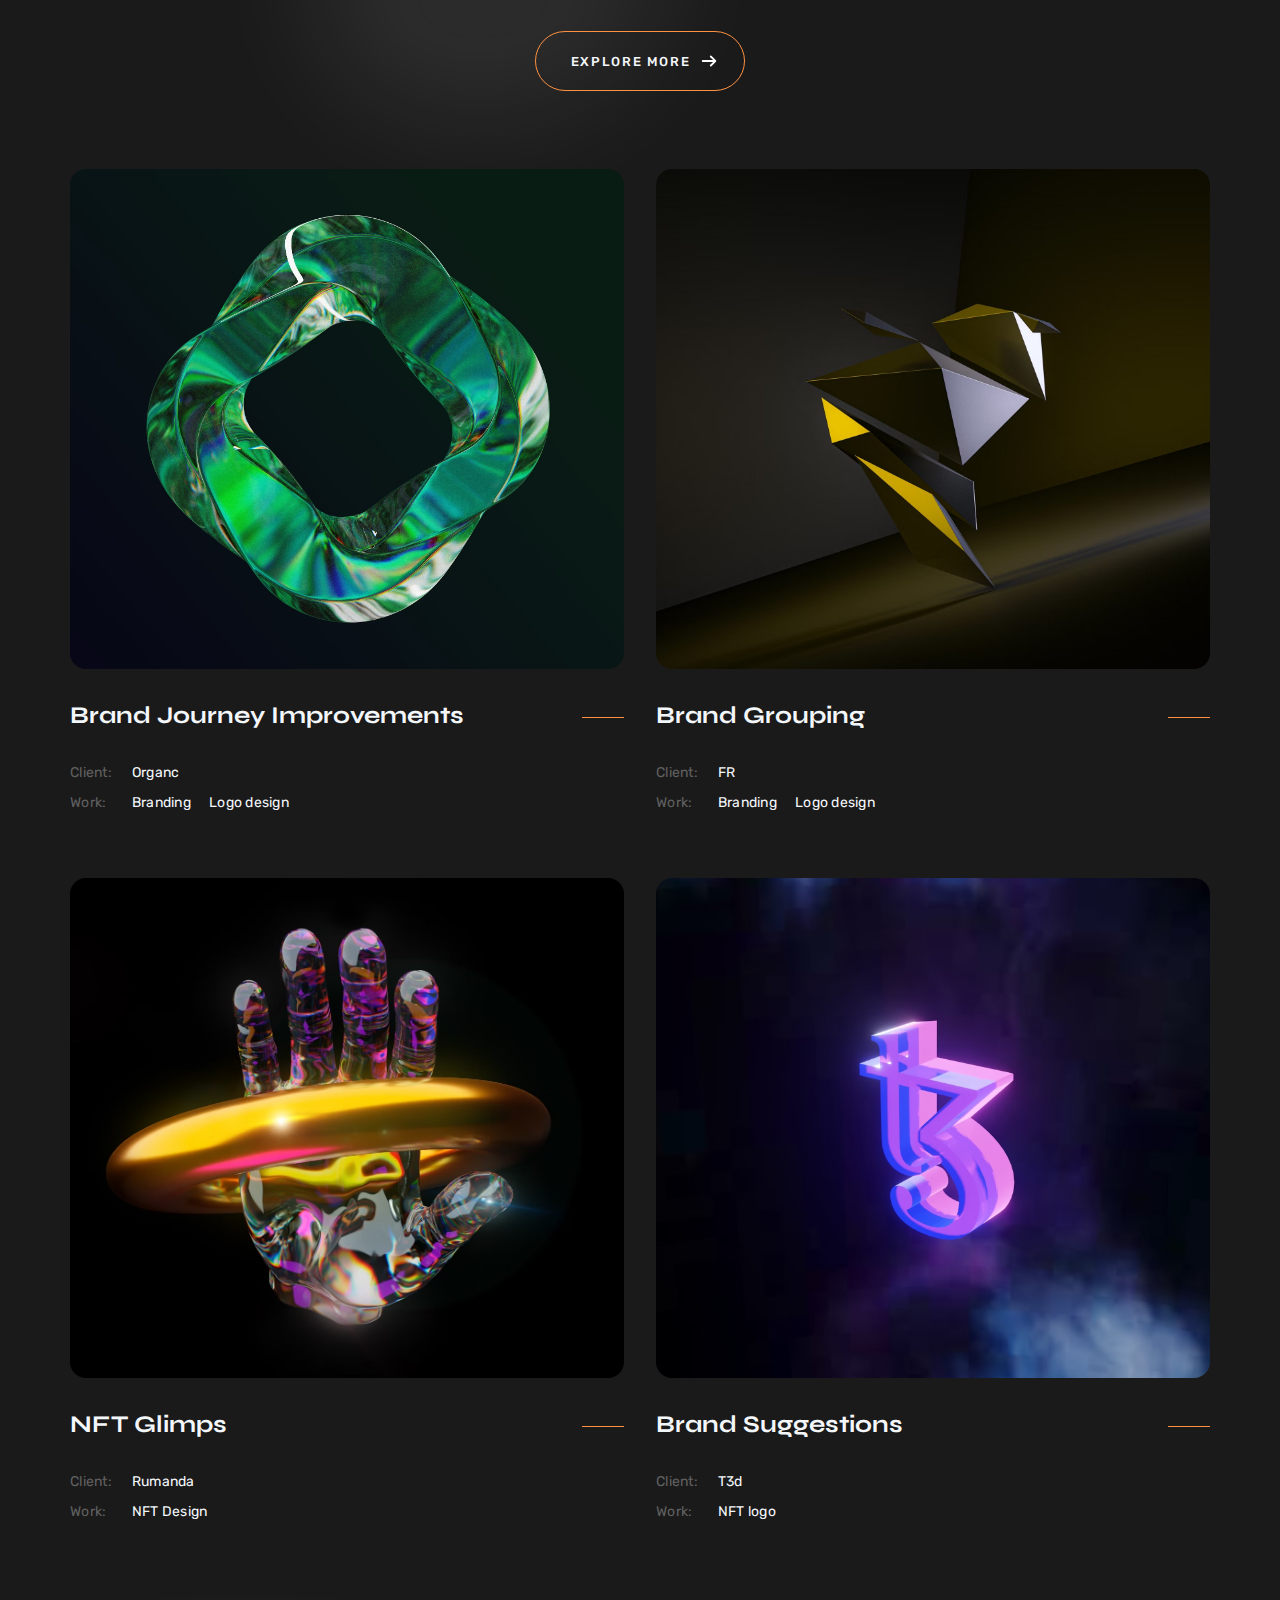
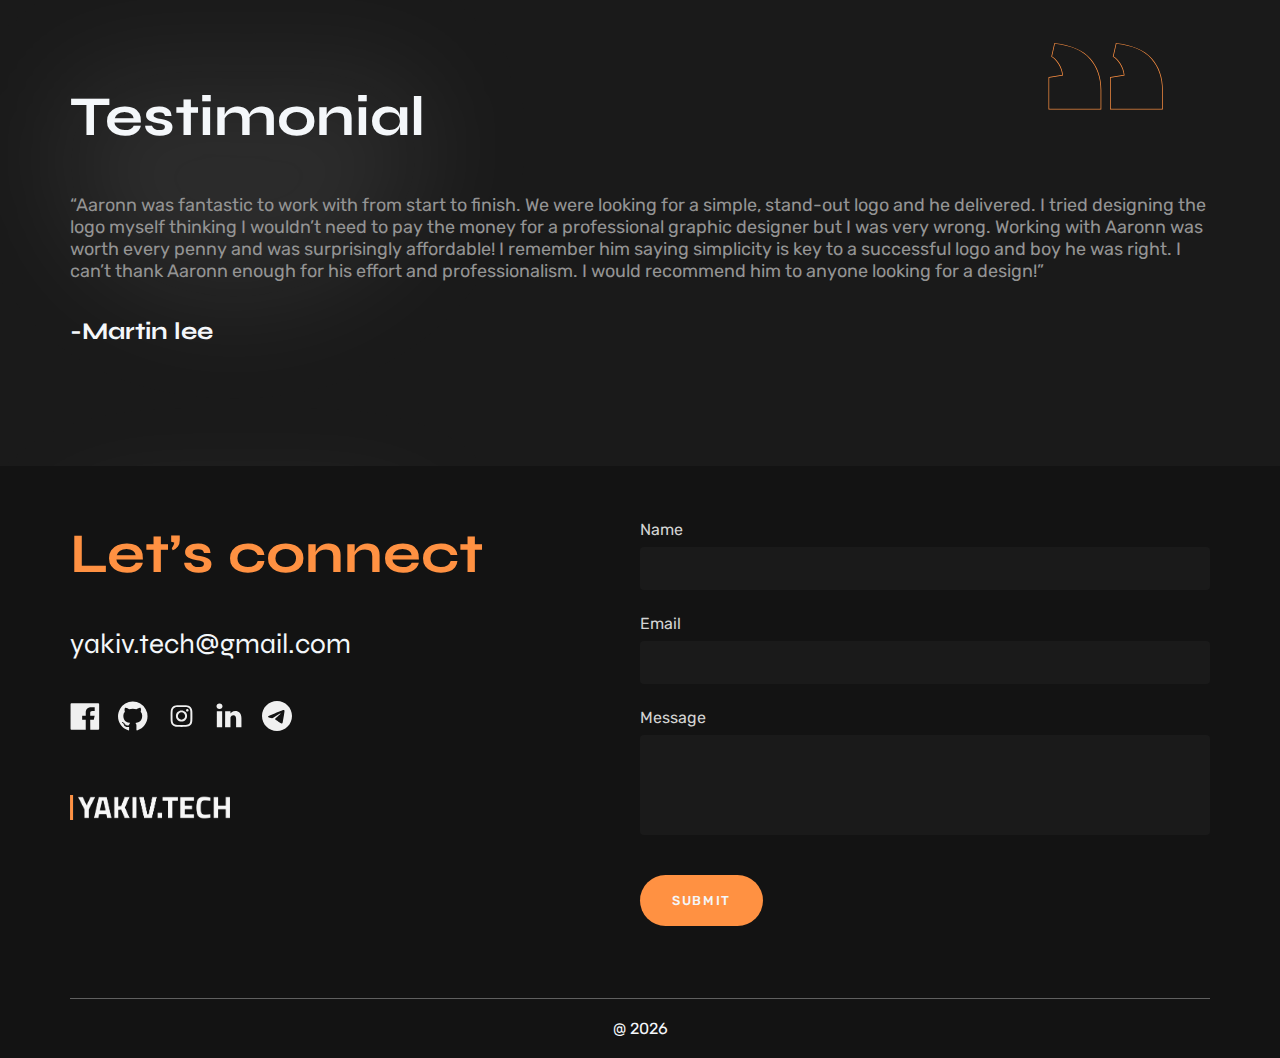
==== commit 1b6cc6da: "update works" ====
--- a/index.html
+++ b/index.html
@@ -5,7 +5,8 @@
   <meta charset="UTF-8">
   <meta name="viewport" content="width=device-width, initial-scale=1.0">
   <title>Home - Yakiv Protsenko</title>
-  <link rel="stylesheet" href="./style.css">
+  <link rel="stylesheet" href="./base.css">
+  <link rel="stylesheet" href="./index.css">
 </head>
 
 <body>
@@ -18,11 +19,11 @@
           <li><a href="./aboutme.html">About me</a></li>
           <li><a href="./works.html">My works</a></li>
         </ul>
-        <a class="btn btn-contacts" href="./contacts.html"><span>CONTACT</span></a>
+        <a class="btn btn-contacts" href="#contacts-block"><span>CONTACT</span></a>
       </nav>
-    </div>
-    <div class="burger">
-      <span></span>
+      <div class="burger">
+        <span></span>
+      </div>
     </div>
   </header>
   <section class="welcome">
@@ -141,7 +142,7 @@
       <h4>-Martin lee</h4>
     </div>
   </section>
-  <footer class="footer">
+  <footer class="footer" id="contacts-block">
     <div class="container">
       <div class="contacts">
         <h2>Let’s connect</h2>
--- a/base.css
+++ b/base.css
@@ -0,0 +1,583 @@
+@import url('https://fonts.googleapis.com/css2?family=Syne:wght@400..800&display=swap');
+@import url('https://fonts.googleapis.com/css2?family=Rubik:ital,wght@0,300..900;1,300..900&display=swap');
+
+/* RESET */
+/* 1. Use a more-intuitive box-sizing model */
+*,
+*::before,
+*::after {
+  box-sizing: border-box;
+}
+
+/* 2. Remove default margin */
+* {
+  margin: 0;
+}
+
+body {
+  /* 3. Add accessible line-height 
+line-height: 1.5;*/
+  /* 4. Improve text rendering */
+  -webkit-font-smoothing: antialiased;
+}
+
+/* 5. Improve media defaults */
+img,
+picture,
+video,
+canvas,
+svg {
+  display: block;
+  max-width: 100%;
+}
+
+/* 6. Inherit fonts for form controls */
+input,
+button,
+textarea,
+select {
+  font: inherit;
+}
+
+/* 7. Avoid text overflows */
+p,
+h1,
+h2,
+h3,
+h4,
+h5,
+h6 {
+  overflow-wrap: break-word;
+}
+
+/* 8. Improve line wrapping */
+p {
+  text-wrap: pretty;
+}
+
+h1,
+h2,
+h3,
+h4,
+h5,
+h6 {
+  text-wrap: balance;
+}
+
+a {
+  text-decoration: none;
+  color: inherit;
+}
+
+button {
+  border: none;
+  cursor: pointer;
+}
+
+button:disabled,
+input[type="submit"]:disabled {
+  opacity: 0.7;
+  cursor: not-allowed;
+}
+
+ul {
+  padding-left: 0;
+}
+
+li {
+  list-style-type: none;
+}
+
+/* general */
+body {
+  font-family: "Rubik", serif;
+  background-color: #1A1A1A;
+  color: #F4F7FA;
+}
+
+body.no-scroll {
+  overflow: hidden;
+}
+
+h1,
+h2,
+h3,
+h4,
+h5,
+h6 {
+  font-family: "Syne", serif;
+}
+
+h1 {
+  font-size: 4.5rem;
+}
+
+h2 {
+  font-size: 3.5rem;
+}
+
+h4 {
+  font-size: 1.5rem;
+}
+
+h1::before,
+h2::before {
+  content: '';
+  position: absolute;
+  width: 22rem;
+  height: 13rem;
+  background: radial-gradient(circle, rgba(255, 255, 255, 0.08), rgba(255, 255, 255, 0.1));
+  border-radius: 40px 40px 180px 150px;
+  z-index: -1;
+  filter: blur(60px);
+}
+
+.container {
+  max-width: 1140px;
+  margin: 0 auto;
+}
+
+@media screen and (max-width: 1200px) {
+  .container {
+    max-width: 960px;
+  }
+}
+
+@media screen and (max-width: 992px) {
+  .container {
+    max-width: 720px;
+  }
+}
+
+@media screen and (max-width: 768px) {
+  .container {
+    max-width: 540px;
+  }
+}
+
+@media screen and (max-width: 576px) {
+  .container {
+    max-width: 95%;
+  }
+
+  h1 {
+    font-size: 3.5rem;
+  }
+
+  h2 {
+    font-size: 2.6rem;
+  }
+}
+
+.btn {
+  border-radius: 32.5px;
+  padding: 15px 35px;
+}
+
+.btn img {
+  display: inline;
+  width: 18px;
+}
+
+.btn-info,
+.btn-more {
+  display: inline-flex;
+  gap: 10px;
+  align-items: center;
+  background: #FF9142;
+  color: #F4F7FA;
+  text-align: center;
+  font-size: 13px;
+  font-weight: 500;
+  line-height: normal;
+  letter-spacing: 1.625px;
+  text-transform: uppercase;
+  padding: 20px 26px 20px 35px;
+  transition: all 0.2s ease-in-out;
+}
+
+@media screen and (hover: hover) {
+
+  .btn-info:hover,
+  .btn-more:hover,
+  button:hover {
+    transform: translateY(-4px)
+  }
+}
+
+/* header */
+.header {
+    position: fixed;
+    top: 0;
+    z-index: 1000;
+    padding: 12px 0;
+    width: 100%;
+    transition: background 0.3s ease-in-out, backdrop-filter 0.1s ease-in-out;
+}
+
+.header.scrolled {
+    background: linear-gradient(rgba(0, 0, 0, 0.2), rgb(255, 255, 255, 0.01));
+    backdrop-filter: blur(7px);
+    -webkit-backdrop-filter: blur(7px);
+}
+
+.header .container {
+    display: flex;
+    flex-direction: row;
+    justify-content: space-between;
+    align-items: center;
+}
+
+.header .logo {
+    display: inline-block;
+    width: 10rem;
+}
+
+.header nav {
+    display: inline-flex;
+    justify-content: space-around;
+    align-items: center;
+    gap: 4em;
+}
+
+.header nav ul {
+    display: flex;
+    justify-content: space-between;
+    gap: 4em;
+}
+
+.header nav li {
+    font-size: 16px;
+    text-transform: uppercase;
+    opacity: 0.5;
+    transform: scale(1.1, 0.9);
+}
+
+.header nav li.active,
+.header nav li:hover {
+    opacity: 0.9;
+}
+
+.header .btn-contacts {
+    border-radius: 30px;
+    font-weight: 500;
+    font-size: 16px;
+    text-transform: uppercase;
+    color: #b8b8b8;
+    background: rgba(3, 3, 4, 0.5);
+    border: 2px solid rgba(255, 255, 255, 0.3);
+}
+
+.header .btn-contacts:hover {
+    color: #ffffff;
+    background: rgb(39 39 45 / 50%);
+}
+
+.header .btn span {
+    transform: scale(1.1, 0.9);
+}
+
+.header .burger {
+    display: none;
+}
+
+@media screen and (max-width: 768px) {
+    .header .container {
+        max-width: 95%;
+    }
+
+    .header nav {
+        display: none;
+    }
+
+    .header nav.open {
+        display: flex;
+        justify-content: start;
+        align-items: center;
+        flex-direction: column;
+        position: fixed;
+        height: 100vh;
+        width: 100%;
+        top: 0; bottom: 0; left: 0; right: 0;
+        z-index: 50;
+        overflow-y: auto;
+        padding: 50px 40px;
+        background-color: #1a1a1a;
+        animation: burgerAnimation 0.3s;
+    }
+
+    .header nav ul {
+        flex-direction: column;
+        text-align: center;
+    }
+
+    @keyframes burgerAnimation {
+        from {opacity: 0}
+        to {opacity: 1}
+    }
+
+    .header .burger {
+        display: flex;
+        position: relative;
+        z-index: 50;
+        align-items: center;
+        justify-content: flex-end;
+        width: 26px;
+        height: 18px;
+        cursor: pointer;
+        margin-right: 10px;
+    }
+
+    .header .burger span {
+        height: 2px;
+        width: 100%;
+        transform: scale(1);
+        background-color: #F4F7FA;
+    }
+
+    .header .burger::before,
+    .header .burger::after {
+        content: "";
+        position: absolute;
+        width: 100%;
+        height: 2px;
+        background-color: #F4F7FA;
+        transition: all 0.3s ease;
+    }
+
+    .header .burger::before {
+        top: 0;
+    }
+
+    .header .burger::after {
+        bottom: 0;
+    }
+
+    .header .burger.active span {
+        transform: scale(0);
+    }
+
+    .header .burger.active::before {
+        top: 50%;
+        transform: rotate(-45deg) translate(0, -100%);
+    }
+
+    .header .burger.active::after {
+        bottom: 50%;
+        transform: rotate(45deg) translate(0, 0);
+    }
+}
+
+/* footer */
+.footer {
+    background-color: #131313;
+    scroll-behavior: smooth;
+  }
+  
+  .footer .container {
+    display: flex;
+    flex-wrap: wrap;
+    justify-content: space-between;
+    padding-top: 54px;
+    padding-bottom: 20px;
+  }
+  
+  .footer .contacts {
+    flex: 1;
+  }
+  
+  .footer .contacts h2 {
+    color: #FF9142;
+    margin-bottom: 40px;
+  }
+  
+  .footer .contacts .email {
+    display: inline-block;
+    font-family: 'Syne', sans-serif;
+    font-size: 28px;
+    margin-bottom: 40px;
+  }
+  
+  @media screen and (max-width: 576px) {
+    .footer .contacts .email {
+      font-size: 22px;
+    }  
+  }
+  
+  .footer .contacts .socials {
+    display: flex;
+    column-gap: 18px;
+    margin-bottom: 60px;
+  }
+  
+  .footer .contacts .socials .facebook {
+    -webkit-mask: url("./img/icons/facebook.svg") no-repeat center;
+    mask: url("./img/icons/facebook.svg") no-repeat center;
+  }
+  
+  .footer .contacts .socials .telegram {
+    -webkit-mask: url("./img/icons/telegram.svg") no-repeat center;
+    mask: url("./img/icons/telegram.svg") no-repeat center;
+  }
+  
+  .footer .contacts .socials .linkedin {
+    -webkit-mask: url("./img/icons/linkedin.svg") no-repeat center;
+    mask: url("./img/icons/linkedin.svg") no-repeat center;
+  }
+  
+  .footer .contacts .socials .github {
+    -webkit-mask: url("./img/icons/github.svg") no-repeat center;
+    mask: url("./img/icons/github.svg") no-repeat center;
+  }
+  
+  .footer .contacts .socials .instagram {
+    -webkit-mask: url("./img/icons/instagram.svg") no-repeat center;
+    mask: url("./img/icons/instagram.svg") no-repeat center;
+  }
+  
+  .footer .contacts .socials .twitter {
+    -webkit-mask: url("./img/icons/twitter.svg") no-repeat center;
+    mask: url("./img/icons/twitter.svg") no-repeat center;
+  }
+  
+  .footer .contacts .socials .icon {
+    display: inline-block;
+    transition: transform 0.15s ease-in-out;
+    width: 30px;
+    height: 30px;
+    background-color: #F0F0F0;
+    mask-size: contain;
+    -webkit-mask-size: contain;
+  }
+  
+  @media screen and (hover: hover) {
+    .footer .contacts .socials .icon:hover {
+      transform: translateY(-4px);
+      background-color: #FF9142;
+    }
+  }
+  
+  @media screen and (hover: none) {
+    .footer .contacts .socials .icon {
+      background-color: #FF9142;
+    }
+  }
+  
+  .footer .contact-form {
+    flex: 1;
+  }
+  
+  @media screen and (max-width: 768px) {
+    .footer .contact-form,
+    .footer .contacts {
+      flex: 100%;
+    }
+  
+    .footer .contacts h2::before {
+      content: none;
+    }
+  }
+  
+  .footer .contact-form label,
+  .footer .contact-form input,
+  .footer .contact-form button,
+  .footer .contact-form textarea {
+    display: block;
+    color: #d3d3d3;
+  }
+  
+  .footer .contact-form input,
+  .footer .contact-form textarea {
+    width: 100%;
+  }
+  
+  .footer .contact-form label {
+    margin-bottom: 8px;
+  }
+  
+  .footer .contact-form input {
+    margin-bottom: 24px;
+    padding: 12px 16px;
+    border-radius: 4px;
+    background: #1A1A1A;
+    border: none;
+  }
+  
+  .footer .contact-form textarea {
+    margin-bottom: 40px;
+    padding: 12px 16px;
+    background: #1A1A1A;
+    border-radius: 4px;
+    border: none;
+    resize: none;
+  }
+  
+  .footer .contact-form input:focus-visible,
+  .footer .contact-form textarea:focus-visible {
+    outline: 1px solid #3d3d3d;
+  }
+  
+  .footer .contact-form button {
+    background: #FF9142;
+    color: #F4F7FA;
+    text-align: center;
+    font-size: 13px;
+    font-weight: 500;
+    line-height: normal;
+    letter-spacing: 1.625px;
+    text-transform: uppercase;
+    padding: 18px 32px 18px 32px;
+    text-align: center;
+    transition: all 0.2s ease-in-out;
+    position: relative;
+  }
+  
+  @media screen and (max-width: 576px) {
+    .footer .contact-form label {
+      text-align: left;
+    }
+  
+    .footer .contact-form {
+      text-align: center;
+    }
+  
+    .footer .contacts {
+      text-align: center;
+    }
+  
+    .footer .contacts .socials {
+      justify-content: center;
+    }
+  
+    .footer .contact-form button {
+      display: inline-block;
+    }
+  }
+  
+  .footer .copyright {
+    width: 100%;
+    text-align: center;
+    border-top: 1px solid #606060;
+    padding-top: 20px;
+  }
+  
+  .footer #result-form {
+    min-height: 72px;
+    opacity: 0;
+    transition: opacity 0.5s ease-in-out 0.1s;
+    padding: 30px 0 0 4px;
+  }
+  
+  .footer #result-form.visible {
+    opacity: 1;
+  }
+  
+  .footer .logo {
+    width: 10rem;
+  }
+  
+  @media screen and (max-width: 768px) {
+    .footer .logo {
+      display: none;
+    }
+  }--- a/index.css
+++ b/index.css
@@ -0,0 +1,236 @@
+/* welcome */
+.welcome {
+  overflow-x: hidden;
+}
+
+.welcome .container {
+  height: 90vh;
+  display: flex;
+  text-align: center;
+  flex-direction: column;
+  align-items: center;
+  justify-content: center;
+  gap: 4rem;
+}
+
+.welcome h1 {
+  position: relative;
+}
+
+.welcome h1::before {
+  top: -100px;
+  right: -120px;
+}
+
+@media screen and (max-width: 576px) {
+  .welcome h1::before {
+    right: -20px;
+  }
+}
+
+
+/* introduction */
+.introduction h2::before {
+  bottom: -180px;
+  left: -60px;
+}
+
+.introduction {
+  padding-bottom: 200px;
+}
+
+.introduction .container {
+  display: flex;
+  flex-direction: row;
+  justify-content: space-between;
+  align-items: center;
+  gap: 60px;
+}
+
+.introduction h2 {
+  margin-bottom: 26px;
+}
+
+.introduction .container-img {
+  height: 500px;
+  width: 40%;
+  overflow: hidden;
+  border-radius: 30px;
+  position: relative;
+}
+
+.introduction .text {
+  width: 60%;
+}
+
+@media screen and (max-width: 992px) {
+  .introduction .container-img {
+    height: 400px;
+    width: 45%;
+  }
+}
+
+@media screen and (max-width: 768px) {
+  .introduction .container {
+    flex-direction: column;
+  }
+
+  .introduction .container-img {
+    height: 500px;
+    width: 100%;
+    order: 1;
+  }
+
+  .introduction .text {
+    width: 100%;
+    order: 2;
+    text-align: center;
+  }
+}
+
+.introduction .cover-img {
+  position: absolute;
+  width: 100%;
+  height: auto;
+  display: block;
+  top: 0;
+  left: 0;
+}
+
+.introduction p {
+  color: #A8A8A8;
+  font-size: 16px;
+  font-style: normal;
+  font-weight: 400;
+  line-height: 155%;
+  letter-spacing: 1px;
+  margin-bottom: 76px;
+}
+
+/* projects */
+.projects {
+  margin-bottom: 10rem;
+}
+
+.projects .container {
+  text-align: center;
+}
+
+.projects h2 {
+  margin-bottom: 54px;
+}
+
+.projects .btn-more {
+  background-color: transparent;
+  border: 1px solid #FF9142;
+  margin-bottom: 78px;
+}
+
+.projects .items {
+  display: flex;
+  justify-content: space-between;
+  flex-direction: row;
+  flex-wrap: wrap;
+  column-gap: 2rem;
+  row-gap: 4rem;
+}
+
+.projects .item {
+  flex: 1 1 calc(50% - 2rem);
+  width: calc(50% - 2rem);
+}
+
+@media screen and (max-width: 768px) {
+  .projects .item {
+    flex: 100%;
+  }
+  .projects h2::before {
+    width: 17rem;
+  }
+}
+
+.projects .item img {
+  height: 500px;
+  width: 100%;
+  object-fit: cover;
+  border-radius: 16px;
+  margin-bottom: 32px;
+}
+
+.projects .item .desc {
+  text-align: left;
+}
+
+.projects .item h4 {
+  text-align: left;
+  margin-bottom: 32px;
+  position: relative;
+}
+
+.projects .item h4::after {
+  content: "";
+  width: 42px;
+  height: 1px;
+  top: 16px;
+  right: 0;
+  border-top: 1px solid #FF9142;
+  z-index: 1;
+  position: absolute;
+}
+
+.projects .property {
+  display: grid;
+  grid-template-columns: auto auto;
+  grid-column-gap: 20px;
+  justify-content: left;
+  grid-row-gap: 8px;
+  font-size: 14px;
+  font-weight: 400;
+  line-height: 22px;
+  letter-spacing: 0.25px;
+}
+
+.projects .property .grid-header {
+  color: #606060;
+}
+
+.projects .property .cell span {
+  margin-right: 15px;
+}
+
+/* testimonial */
+.testimonial {
+  margin-bottom: 120px;
+}
+
+.testimonial .container p {
+  color: #949494;
+  font-size: 18px;
+  margin-bottom: 35px;
+}
+
+.testimonial .container h2 {
+  margin-bottom: 44px;
+  position: relative;
+}
+
+.testimonial .container h2::after {
+  content: "";
+  background-image: url("./img/icons/quotes.svg");
+  background-size: contain;
+  background-repeat: no-repeat; 
+  position: absolute;
+  top: -40px;
+  right: 0;
+  width: 162px;
+  height: 100%;
+  z-index: 1;
+}
+
+@media screen and (max-width: 768px) {
+  .testimonial .container h2::after {
+    top: -5px;
+    width: 80px;
+    height: 100%;
+  }
+}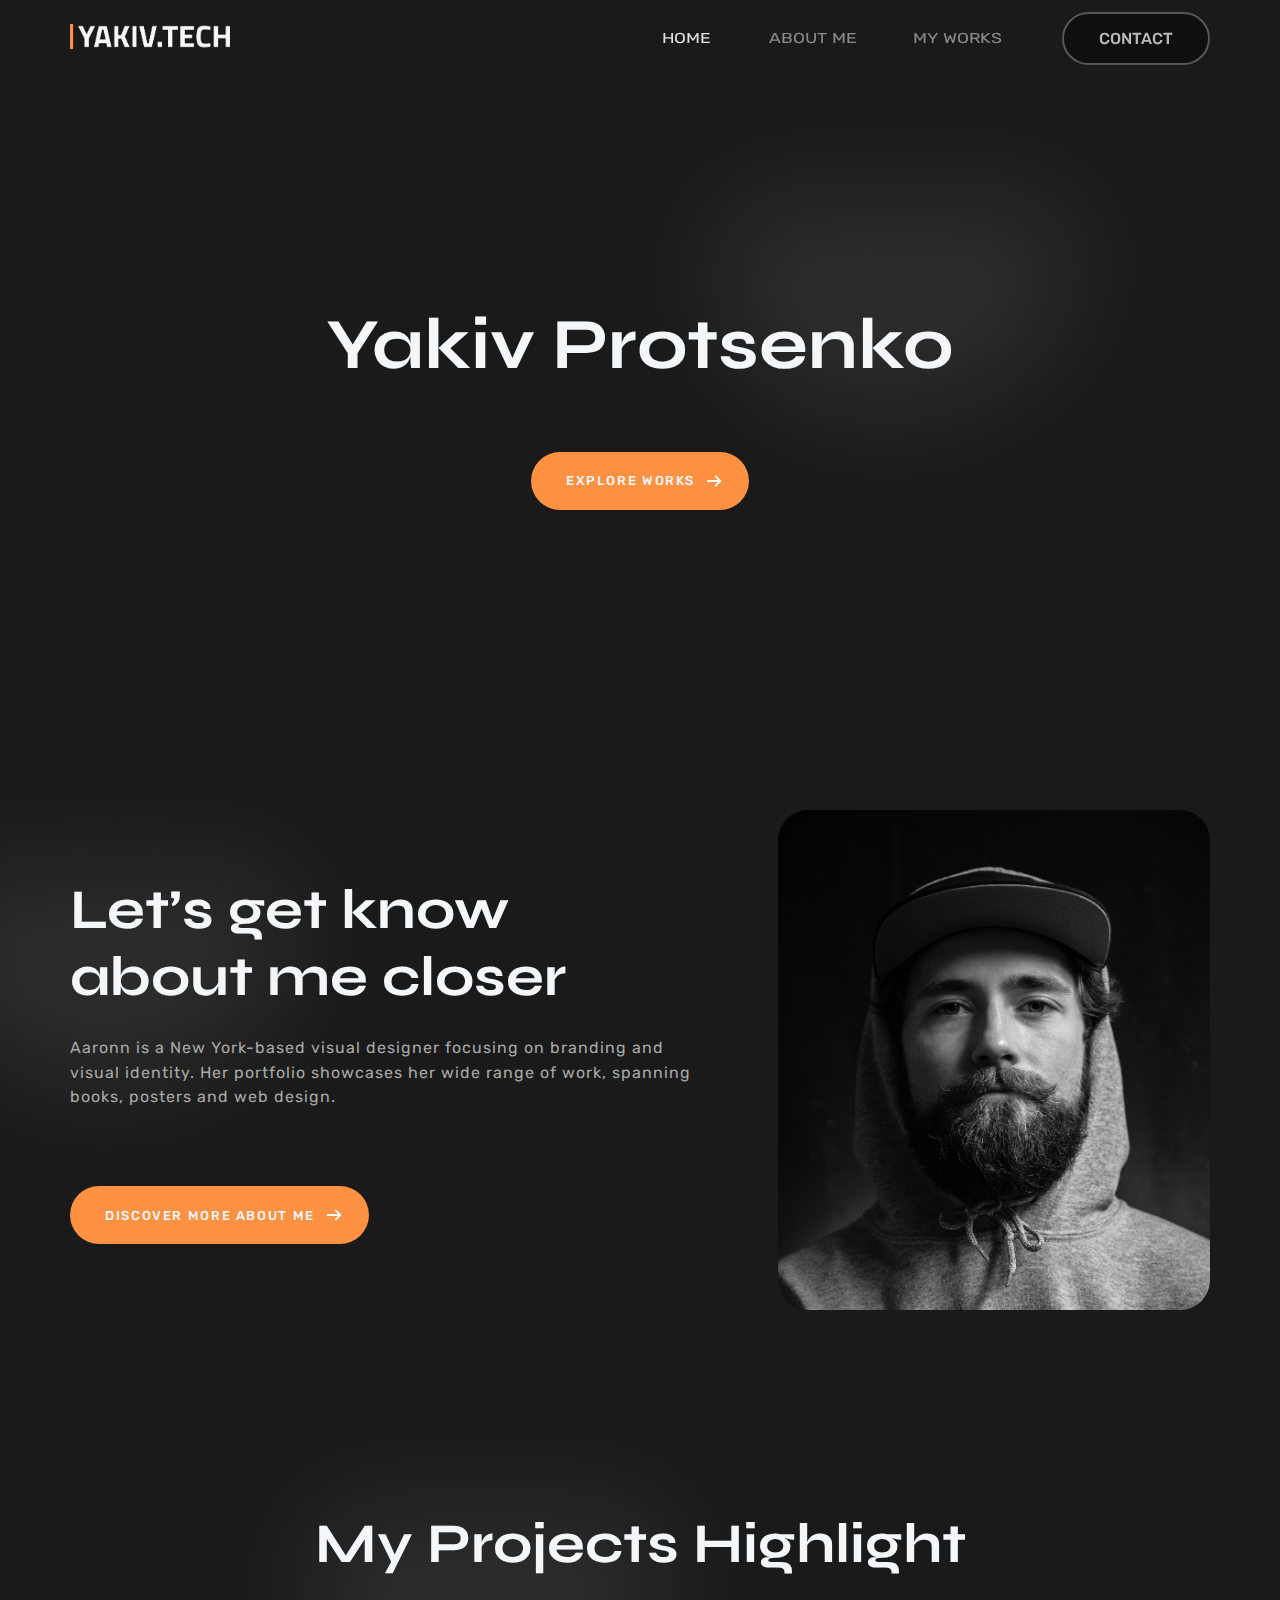
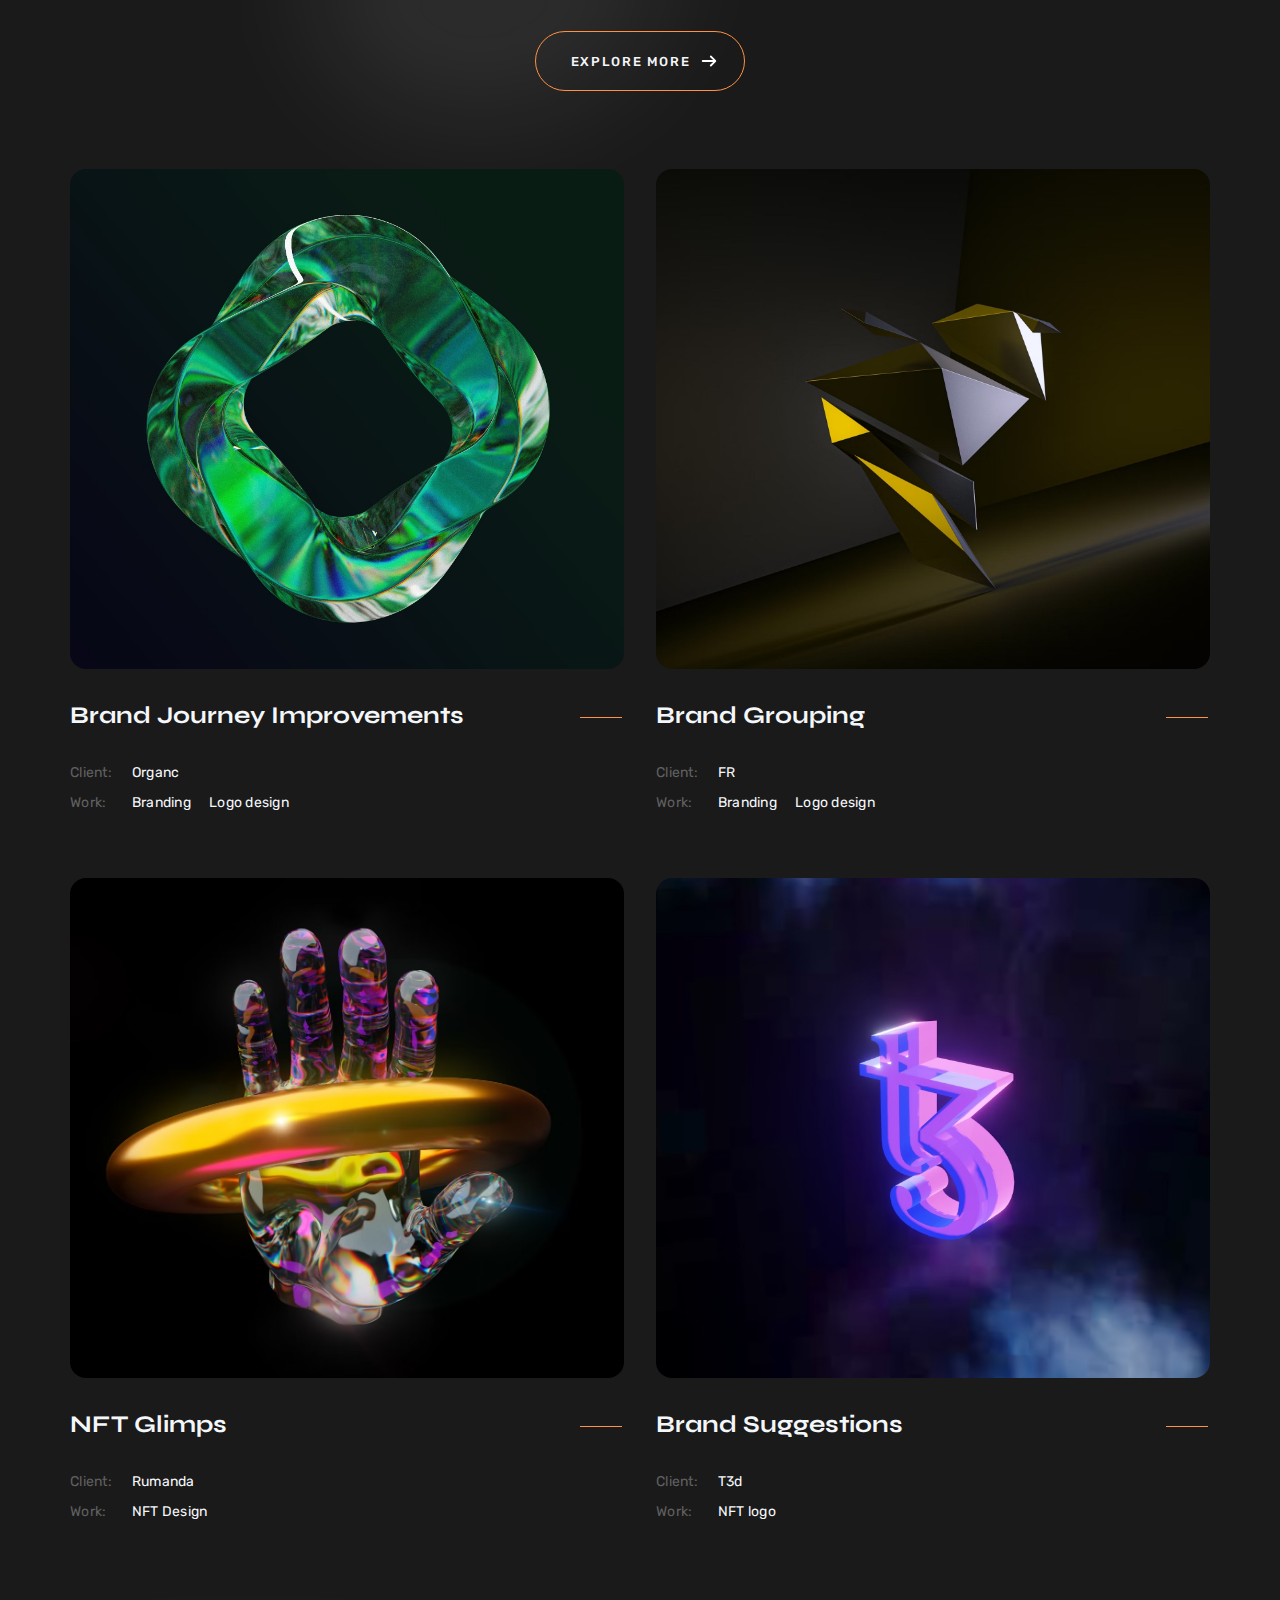
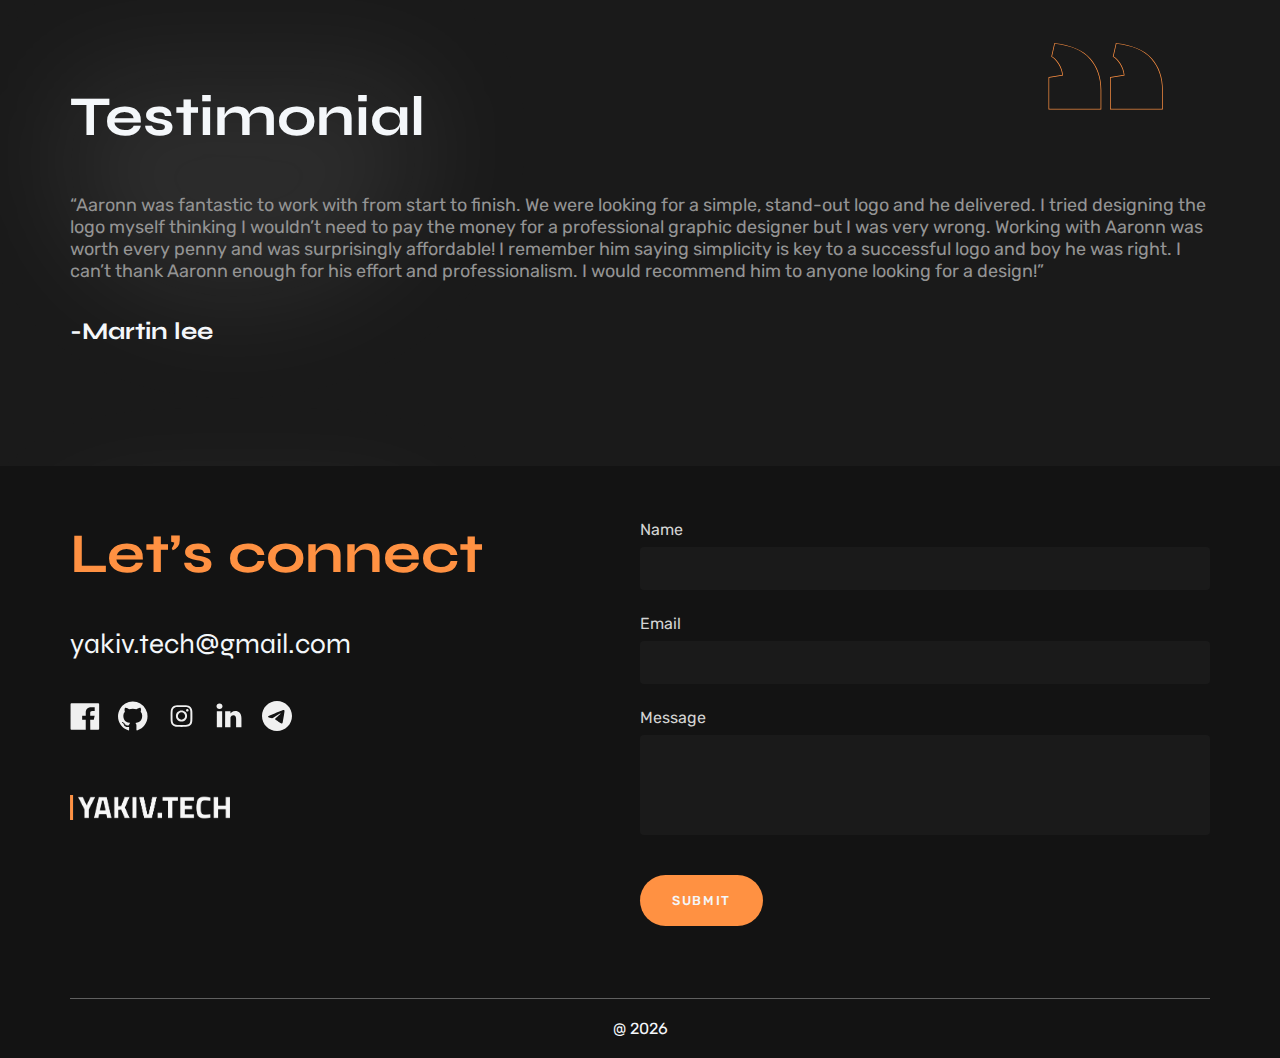
==== commit 8253dacf: "update" ====
--- a/index.html
+++ b/index.html
@@ -19,7 +19,7 @@
           <li><a href="./aboutme.html">About me</a></li>
           <li><a href="./works.html">My works</a></li>
         </ul>
-        <a class="btn btn-contacts" href="#contacts-block"><span>CONTACT</span></a>
+        <a class="btn btn-contacts" href="#contacts-block">CONTACT</a>
       </nav>
       <div class="burger">
         <span></span>
--- a/base.css
+++ b/base.css
@@ -2,6 +2,10 @@
 @import url('https://fonts.googleapis.com/css2?family=Rubik:ital,wght@0,300..900;1,300..900&display=swap');
 
 /* RESET */
+html {
+  scroll-behavior: smooth;
+}
+
 /* 1. Use a more-intuitive box-sizing model */
 *,
 *::before,
--- a/index.css
+++ b/index.css
@@ -141,9 +141,14 @@
 }
 
 @media screen and (max-width: 768px) {
+  .projects {
+    margin-bottom: 5rem;
+  }
+  
   .projects .item {
     flex: 100%;
   }
+  
   .projects h2::before {
     width: 17rem;
   }
@@ -164,6 +169,7 @@
 .projects .item h4 {
   text-align: left;
   margin-bottom: 32px;
+  max-width: calc(100% - 44px);
   position: relative;
 }
 
@@ -172,7 +178,7 @@
   width: 42px;
   height: 1px;
   top: 16px;
-  right: 0;
+  right: -42px;
   border-top: 1px solid #FF9142;
   z-index: 1;
   position: absolute;
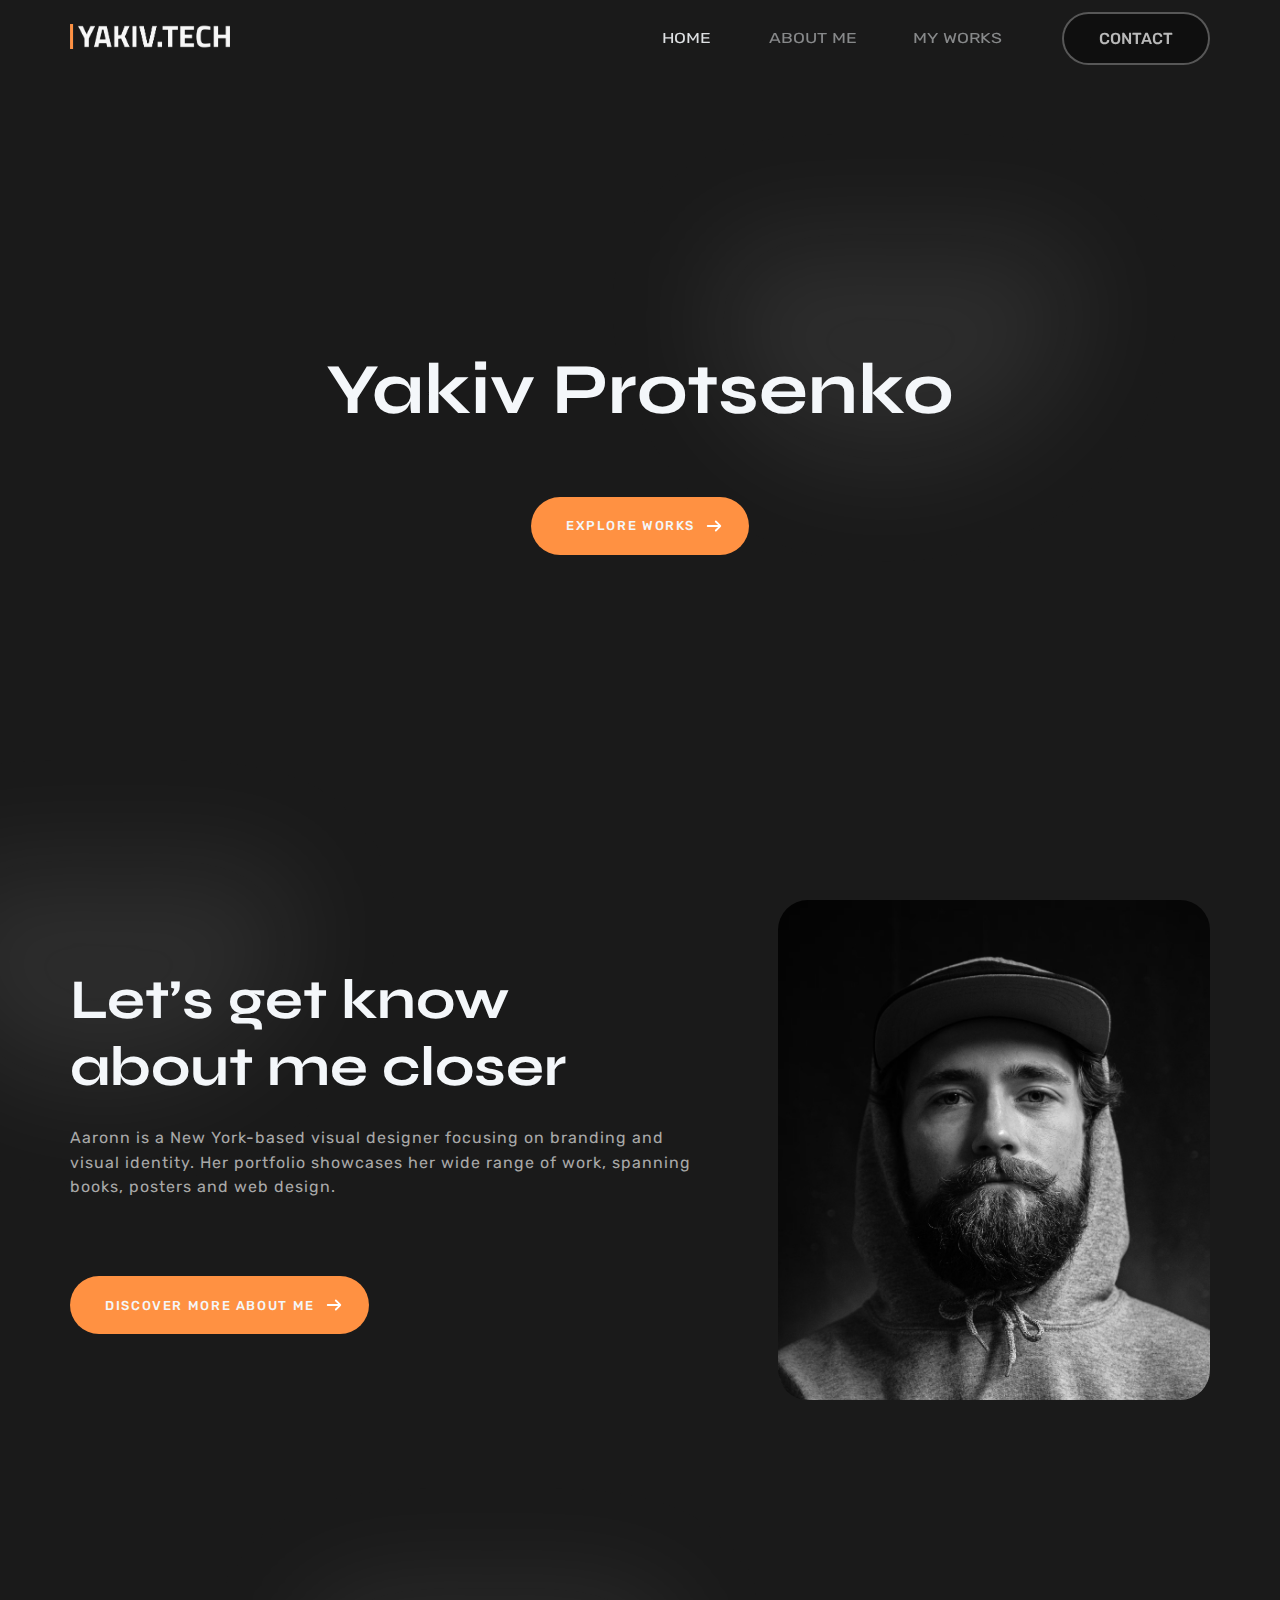
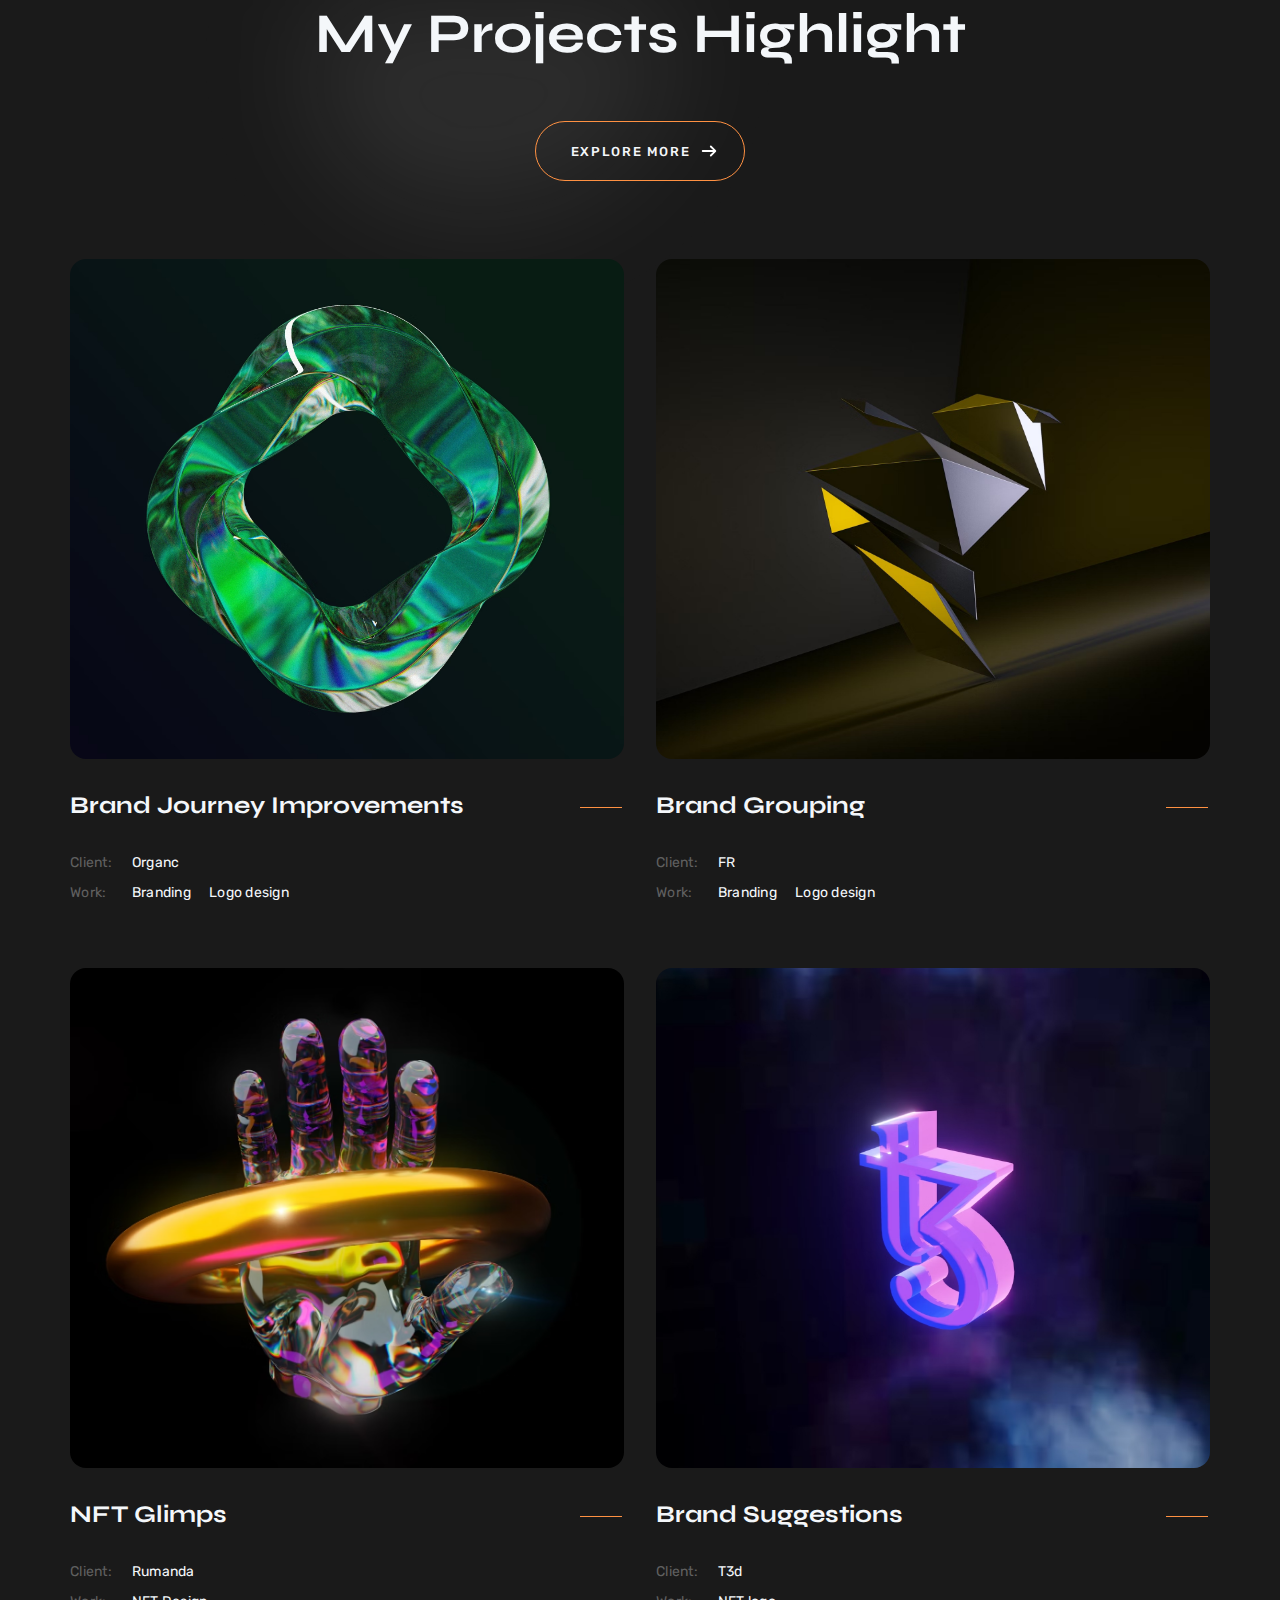
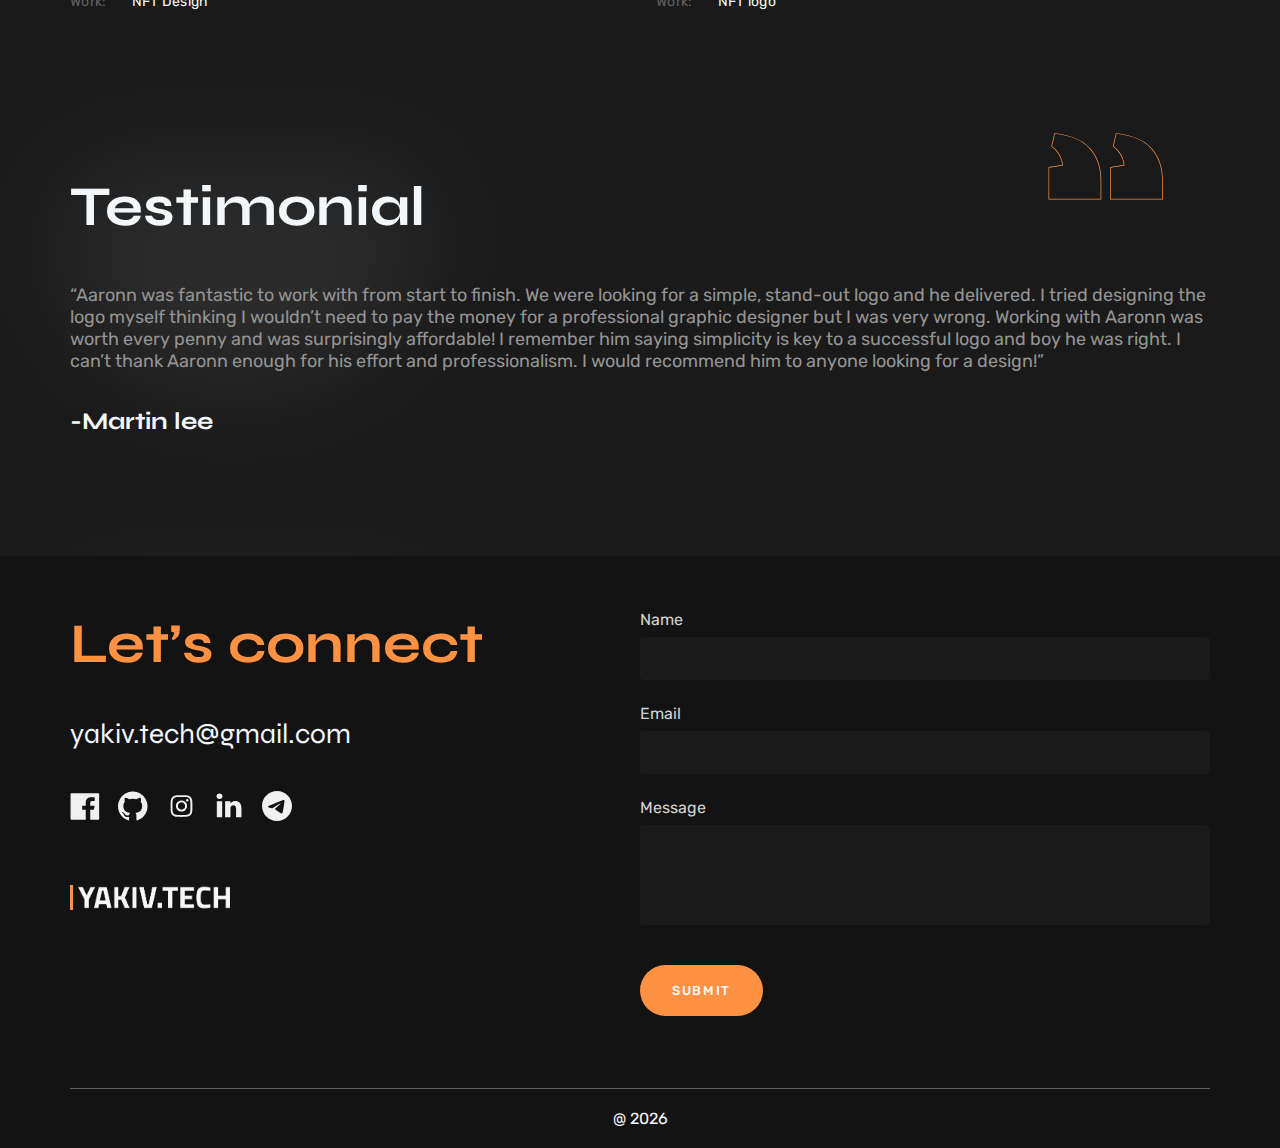
==== commit 5de592f9: "update aboutme" ====
--- a/index.html
+++ b/index.html
@@ -15,138 +15,143 @@
       <a href="./index.html"><img class="logo" src="./img/icons/logo.png" alt="My logo"></a>
       <nav>
         <ul>
-          <li class="active">Home</li>
+          <li class="active"><a href="./index.html">Home</a></li>
           <li><a href="./aboutme.html">About me</a></li>
           <li><a href="./works.html">My works</a></li>
         </ul>
-        <a class="btn btn-contacts" href="#contacts-block">CONTACT</a>
+        <a class="btn-contacts" href="#contacts-block">CONTACT</a>
       </nav>
       <div class="burger">
         <span></span>
       </div>
     </div>
   </header>
-  <section class="welcome">
-    <div class="container">
-      <h1>Yakiv Protsenko</h1>
-      <a href="./works.html" class="btn btn-info">
-        <span>Explore works</span>
-        <img src="./img/icons/arrow.svg" alt="Arrow right">
-      </a>
-    </div>
-  </section>
-  <section class="introduction">
-    <div class="container">
-      <div class="text text-left">
-        <h2>Let’s get know about me closer</h2>
-        <p>Aaronn is a New York-based visual designer focusing on branding and visual identity. Her portfolio showcases
-          her wide range of work, spanning books, posters and web design.</p>
-        <a class="btn btn-info" href="./aboutme.html">Discover More About Me<img src="./img/icons/arrow.svg"
-            alt="Arrow right"></a>
+  <main>
+    <section class="welcome">
+      <div class="container">
+        <h1>Yakiv Protsenko</h1>
+        <a href="./works.html" class="btn btn-info">
+          <span>Explore works</span>
+          <img src="./img/icons/arrow.svg" alt="Arrow right">
+        </a>
       </div>
-      <div class="container-img">
-        <img class="cover-img" src="./img/profile-1.jpg" alt="My photo">
+    </section>
+    <section class="introduction">
+      <div class="container">
+        <div class="text text-left">
+          <h2>Let’s get know about me closer</h2>
+          <p>Aaronn is a New York-based visual designer focusing on branding and visual identity. Her portfolio
+            showcases
+            her wide range of work, spanning books, posters and web design.</p>
+          <a class="btn btn-info" href="./aboutme.html">Discover More About Me<img src="./img/icons/arrow.svg"
+              alt="Arrow right"></a>
+        </div>
+        <div class="container-img">
+          <img class="cover-img" src="./img/profile-1.jpg" alt="My photo">
+        </div>
       </div>
-    </div>
-  </section>
-  <section class="projects">
-    <div class="container">
-      <h2>My Projects Highlight</h2>
-      <a href="./works.html" class="btn btn-more">Explore More<img src="./img/icons/arrow.svg" alt="Arrow right"></a>
-      <div class="items">
-        <arcticle class="item">
-          <a href="./works.html">
-            <img src="./img/project-1.jpg" alt="Project cover">
-            <h4>Brand Journey Improvements</h4>
-          </a>
-          <div class="desc">
-            <div class="property">
-              <div class="grid-header">Client:</div>
-              <div class="cell">
-                <span>Organc</span>
-              </div>
-              <div class="grid-header">Work:</div>
-              <div class="cell">
-                <span>Branding</span>
-                <span>Logo design</span>
+    </section>
+    <section class="projects">
+      <div class="container">
+        <h2>My Projects Highlight</h2>
+        <a href="./works.html" class="btn btn-more">Explore More<img src="./img/icons/arrow.svg" alt="Arrow right"></a>
+        <div class="items">
+          <arcticle class="item">
+            <a href="./works.html">
+              <img src="./img/project-1.jpg" alt="Project cover">
+              <h4>Brand Journey Improvements</h4>
+            </a>
+            <div class="desc">
+              <div class="property">
+                <div class="grid-header">Client:</div>
+                <div class="cell">
+                  <span>Organc</span>
+                </div>
+                <div class="grid-header">Work:</div>
+                <div class="cell">
+                  <span>Branding</span>
+                  <span>Logo design</span>
+                </div>
               </div>
             </div>
-          </div>
-        </arcticle>
-        <arcticle class="item">
-          <a href="./works.html">
-            <img src="./img/project-2.jpg" alt="Project cover">
-            <h4>Brand Grouping</h4>
-          </a>
-          <div class="desc">
-            <div class="property">
-              <div class="grid-header">Client:</div>
-              <div class="cell">
-                <span>FR</span>
-              </div>
-              <div class="grid-header">Work:</div>
-              <div class="cell">
-                <span>Branding</span>
-                <span>Logo design</span>
+          </arcticle>
+          <arcticle class="item">
+            <a href="./works.html">
+              <img src="./img/project-2.jpg" alt="Project cover">
+              <h4>Brand Grouping</h4>
+            </a>
+            <div class="desc">
+              <div class="property">
+                <div class="grid-header">Client:</div>
+                <div class="cell">
+                  <span>FR</span>
+                </div>
+                <div class="grid-header">Work:</div>
+                <div class="cell">
+                  <span>Branding</span>
+                  <span>Logo design</span>
+                </div>
               </div>
             </div>
-          </div>
-        </arcticle>
-        <arcticle class="item">
-          <a href="./works.html">
-            <img src="./img/project-3.jpg" alt="Project cover">
-            <h4>NFT Glimps</h4>
-          </a>
-          <div class="desc">
-            <div class="property">
-              <div class="grid-header">Client:</div>
-              <div class="cell">
-                <span>Rumanda</span>
-              </div>
-              <div class="grid-header">Work:</div>
-              <div class="cell">
-                <span>NFT Design</span>
+          </arcticle>
+          <arcticle class="item">
+            <a href="./works.html">
+              <img src="./img/project-3.jpg" alt="Project cover">
+              <h4>NFT Glimps</h4>
+            </a>
+            <div class="desc">
+              <div class="property">
+                <div class="grid-header">Client:</div>
+                <div class="cell">
+                  <span>Rumanda</span>
+                </div>
+                <div class="grid-header">Work:</div>
+                <div class="cell">
+                  <span>NFT Design</span>
+                </div>
               </div>
             </div>
-          </div>
-        </arcticle>
-        <arcticle class="item">
-          <a href="./works.html">
-            <img src="./img/project-4.jpg" alt="Project cover">
-            <h4>Brand Suggestions</h4>
-          </a>
-          <div class="desc">
-            <div class="property">
-              <div class="grid-header">Client:</div>
-              <div class="cell">
-                <span>T3d</span>
-              </div>
-              <div class="grid-header">Work:</div>
-              <div class="cell">
-                <span>NFT logo</span>
+          </arcticle>
+          <arcticle class="item">
+            <a href="./works.html">
+              <img src="./img/project-4.jpg" alt="Project cover">
+              <h4>Brand Suggestions</h4>
+            </a>
+            <div class="desc">
+              <div class="property">
+                <div class="grid-header">Client:</div>
+                <div class="cell">
+                  <span>T3d</span>
+                </div>
+                <div class="grid-header">Work:</div>
+                <div class="cell">
+                  <span>NFT logo</span>
+                </div>
               </div>
             </div>
-          </div>
-        </arcticle>
+          </arcticle>
+        </div>
       </div>
-    </div>
-  </section>
-  <section class="testimonial">
-    <div class="container">
-      <h2>Testimonial</h2>
-      <p>“Aaronn was fantastic to work with from start to finish. We were looking for a simple, stand-out logo and he
-        delivered. I tried designing the logo myself thinking I wouldn’t need to pay the money for a professional
-        graphic designer but I was very wrong. Working with Aaronn was worth every penny and was surprisingly
-        affordable! I remember him saying simplicity is key to a successful logo and boy he was right. I can’t thank
-        Aaronn enough for his effort and professionalism. I would recommend him to anyone looking for a design!”</p>
-      <h4>-Martin lee</h4>
-    </div>
-  </section>
+    </section>
+    <section class="testimonial">
+      <div class="container">
+        <h2>Testimonial</h2>
+        <p>“Aaronn was fantastic to work with from start to finish. We were looking for a simple, stand-out logo and he
+          delivered. I tried designing the logo myself thinking I wouldn’t need to pay the money for a professional
+          graphic designer but I was very wrong. Working with Aaronn was worth every penny and was surprisingly
+          affordable! I remember him saying simplicity is key to a successful logo and boy he was right. I can’t thank
+          Aaronn enough for his effort and professionalism. I would recommend him to anyone looking for a design!”</p>
+        <h4>-Martin lee</h4>
+      </div>
+    </section>
+  </main>
   <footer class="footer" id="contacts-block">
     <div class="container">
       <div class="contacts">
         <h2>Let’s connect</h2>
-        <a href="mailto:yakiv.tech@gmail.com"><p class="email">yakiv.tech@gmail.com</a></p>
+        <a href="mailto:yakiv.tech@gmail.com">
+          <p class="email">yakiv.tech@gmail.com
+        </a></p>
         <ul class="socials">
           <li><a class="icon facebook" href="https://facebook.com"></a></li>
           <li><a class="icon github" href="https://github.com"></a></li>
@@ -179,4 +184,4 @@
   <script src="./scripts.js"></script>
 </body>
 
-</html>
+</html>--- a/base.css
+++ b/base.css
@@ -183,8 +183,7 @@
   width: 18px;
 }
 
-.btn-info,
-.btn-more {
+.btn {
   display: inline-flex;
   gap: 10px;
   align-items: center;
@@ -202,8 +201,7 @@
 
 @media screen and (hover: hover) {
 
-  .btn-info:hover,
-  .btn-more:hover,
+  .btn:hover,
   button:hover {
     transform: translateY(-4px)
   }
@@ -211,377 +209,425 @@
 
 /* header */
 .header {
+  position: fixed;
+  top: 0;
+  z-index: 1000;
+  padding: 12px 0;
+  width: 100%;
+  transition: background 0.3s ease-in-out, backdrop-filter 0.1s ease-in-out;
+}
+
+.header.scrolled {
+  background: linear-gradient(rgba(0, 0, 0, 0.2), rgb(255, 255, 255, 0.01));
+  backdrop-filter: blur(7px);
+  -webkit-backdrop-filter: blur(7px);
+}
+
+.header .container {
+  display: flex;
+  flex-direction: row;
+  justify-content: space-between;
+  align-items: center;
+}
+
+.header .logo {
+  display: inline-block;
+  width: 10rem;
+}
+
+.header nav {
+  display: inline-flex;
+  justify-content: space-around;
+  align-items: center;
+  gap: 4em;
+}
+
+.header nav ul {
+  display: flex;
+  justify-content: space-between;
+  gap: 4em;
+}
+
+.header nav li {
+  font-size: 16px;
+  text-transform: uppercase;
+  opacity: 0.5;
+  transform: scale(1.1, 0.9);
+}
+
+.header nav li.active {
+  opacity: 0.9;
+  pointer-events: none;
+  cursor: default;
+}
+
+.header nav li:hover {
+  opacity: 0.9;
+}
+
+.header .btn-contacts {
+  border-radius: 30px;
+  font-weight: 500;
+  font-size: 16px;
+  text-transform: uppercase;
+  color: #b8b8b8;
+  background: rgba(3, 3, 4, 0.5);
+  border: 2px solid rgba(255, 255, 255, 0.3);
+  padding: 15px 35px;
+}
+
+.header .btn-contacts:hover {
+  color: #ffffff;
+  background: rgb(39 39 45 / 50%);
+}
+
+.header .btn span {
+  transform: scale(1.1, 0.9);
+}
+
+.header .burger {
+  display: none;
+}
+
+@media screen and (max-width: 768px) {
+  .header .container {
+    max-width: 95%;
+  }
+
+  .header nav {
+    display: none;
+  }
+
+  .header nav.open {
+    display: flex;
+    justify-content: start;
+    align-items: center;
+    flex-direction: column;
     position: fixed;
+    height: 100vh;
+    width: 100%;
     top: 0;
-    z-index: 1000;
-    padding: 12px 0;
+    bottom: 0;
+    left: 0;
+    right: 0;
+    z-index: 50;
+    overflow-y: auto;
+    padding: 50px 40px;
+    background-color: #1a1a1a;
+    animation: burgerAnimation 0.3s;
+  }
+
+  .header nav ul {
+    flex-direction: column;
+    text-align: center;
+  }
+
+  @keyframes burgerAnimation {
+    from {
+      opacity: 0
+    }
+
+    to {
+      opacity: 1
+    }
+  }
+
+  .header .burger {
+    display: flex;
+    position: relative;
+    z-index: 50;
+    align-items: center;
+    justify-content: flex-end;
+    width: 26px;
+    height: 18px;
+    cursor: pointer;
+    margin-right: 10px;
+  }
+
+  .header .burger span {
+    height: 2px;
     width: 100%;
-    transition: background 0.3s ease-in-out, backdrop-filter 0.1s ease-in-out;
-}
-
-.header.scrolled {
-    background: linear-gradient(rgba(0, 0, 0, 0.2), rgb(255, 255, 255, 0.01));
-    backdrop-filter: blur(7px);
-    -webkit-backdrop-filter: blur(7px);
-}
-
-.header .container {
-    display: flex;
-    flex-direction: row;
-    justify-content: space-between;
-    align-items: center;
-}
-
-.header .logo {
-    display: inline-block;
-    width: 10rem;
-}
-
-.header nav {
-    display: inline-flex;
-    justify-content: space-around;
-    align-items: center;
-    gap: 4em;
-}
-
-.header nav ul {
-    display: flex;
-    justify-content: space-between;
-    gap: 4em;
-}
-
-.header nav li {
-    font-size: 16px;
-    text-transform: uppercase;
-    opacity: 0.5;
-    transform: scale(1.1, 0.9);
-}
-
-.header nav li.active,
-.header nav li:hover {
-    opacity: 0.9;
-}
-
-.header .btn-contacts {
-    border-radius: 30px;
-    font-weight: 500;
-    font-size: 16px;
-    text-transform: uppercase;
-    color: #b8b8b8;
-    background: rgba(3, 3, 4, 0.5);
-    border: 2px solid rgba(255, 255, 255, 0.3);
-}
-
-.header .btn-contacts:hover {
-    color: #ffffff;
-    background: rgb(39 39 45 / 50%);
-}
-
-.header .btn span {
-    transform: scale(1.1, 0.9);
-}
-
-.header .burger {
-    display: none;
+    transform: scale(1);
+    background-color: #F4F7FA;
+  }
+
+  .header .burger::before,
+  .header .burger::after {
+    content: "";
+    position: absolute;
+    width: 100%;
+    height: 2px;
+    background-color: #F4F7FA;
+    transition: all 0.3s ease;
+  }
+
+  .header .burger::before {
+    top: 0;
+  }
+
+  .header .burger::after {
+    bottom: 0;
+  }
+
+  .header .burger.active span {
+    transform: scale(0);
+  }
+
+  .header .burger.active::before {
+    top: 50%;
+    transform: rotate(-45deg) translate(0, -100%);
+  }
+
+  .header .burger.active::after {
+    bottom: 50%;
+    transform: rotate(45deg) translate(0, 0);
+  }
+}
+
+/* title-section */
+
+.title-section {
+  padding-top: 140px;
+  padding-bottom: 60px;
+  overflow-x: hidden;
+}
+
+.title-section .container {
+  padding-bottom: 60px;
+  border-bottom: 1px solid #949494;
+}
+
+.title-section .subtitle {
+  color: #949494;
+}
+
+.title-section h1::before {
+  top: -100px;
+  left: -20px;
 }
 
 @media screen and (max-width: 768px) {
-    .header .container {
-        max-width: 95%;
-    }
-
-    .header nav {
-        display: none;
-    }
-
-    .header nav.open {
-        display: flex;
-        justify-content: start;
-        align-items: center;
-        flex-direction: column;
-        position: fixed;
-        height: 100vh;
-        width: 100%;
-        top: 0; bottom: 0; left: 0; right: 0;
-        z-index: 50;
-        overflow-y: auto;
-        padding: 50px 40px;
-        background-color: #1a1a1a;
-        animation: burgerAnimation 0.3s;
-    }
-
-    .header nav ul {
-        flex-direction: column;
-        text-align: center;
-    }
-
-    @keyframes burgerAnimation {
-        from {opacity: 0}
-        to {opacity: 1}
-    }
-
-    .header .burger {
-        display: flex;
-        position: relative;
-        z-index: 50;
-        align-items: center;
-        justify-content: flex-end;
-        width: 26px;
-        height: 18px;
-        cursor: pointer;
-        margin-right: 10px;
-    }
-
-    .header .burger span {
-        height: 2px;
-        width: 100%;
-        transform: scale(1);
-        background-color: #F4F7FA;
-    }
-
-    .header .burger::before,
-    .header .burger::after {
-        content: "";
-        position: absolute;
-        width: 100%;
-        height: 2px;
-        background-color: #F4F7FA;
-        transition: all 0.3s ease;
-    }
-
-    .header .burger::before {
-        top: 0;
-    }
-
-    .header .burger::after {
-        bottom: 0;
-    }
-
-    .header .burger.active span {
-        transform: scale(0);
-    }
-
-    .header .burger.active::before {
-        top: 50%;
-        transform: rotate(-45deg) translate(0, -100%);
-    }
-
-    .header .burger.active::after {
-        bottom: 50%;
-        transform: rotate(45deg) translate(0, 0);
-    }
+  .title-section {
+    padding-top: 80px;
+    padding-bottom: 30px;
+  }
+
+  .title-section .container {
+    padding-bottom: 30px;
+  }
 }
 
 /* footer */
 .footer {
-    background-color: #131313;
-    scroll-behavior: smooth;
-  }
-  
-  .footer .container {
-    display: flex;
-    flex-wrap: wrap;
-    justify-content: space-between;
-    padding-top: 54px;
-    padding-bottom: 20px;
-  }
-  
+  background-color: #131313;
+  scroll-behavior: smooth;
+}
+
+.footer .container {
+  display: flex;
+  flex-wrap: wrap;
+  justify-content: space-between;
+  padding-top: 54px;
+  padding-bottom: 20px;
+}
+
+.footer .contacts {
+  flex: 1;
+}
+
+.footer .contacts h2 {
+  color: #FF9142;
+  margin-bottom: 40px;
+}
+
+.footer .contacts .email {
+  display: inline-block;
+  font-family: 'Syne', sans-serif;
+  font-size: 28px;
+  margin-bottom: 40px;
+}
+
+@media screen and (max-width: 576px) {
+  .footer .contacts .email {
+    font-size: 22px;
+  }
+}
+
+.footer .contacts .socials {
+  display: flex;
+  column-gap: 18px;
+  margin-bottom: 60px;
+}
+
+.footer .contacts .socials .facebook {
+  -webkit-mask: url("./img/icons/facebook.svg") no-repeat center;
+  mask: url("./img/icons/facebook.svg") no-repeat center;
+}
+
+.footer .contacts .socials .telegram {
+  -webkit-mask: url("./img/icons/telegram.svg") no-repeat center;
+  mask: url("./img/icons/telegram.svg") no-repeat center;
+}
+
+.footer .contacts .socials .linkedin {
+  -webkit-mask: url("./img/icons/linkedin.svg") no-repeat center;
+  mask: url("./img/icons/linkedin.svg") no-repeat center;
+}
+
+.footer .contacts .socials .github {
+  -webkit-mask: url("./img/icons/github.svg") no-repeat center;
+  mask: url("./img/icons/github.svg") no-repeat center;
+}
+
+.footer .contacts .socials .instagram {
+  -webkit-mask: url("./img/icons/instagram.svg") no-repeat center;
+  mask: url("./img/icons/instagram.svg") no-repeat center;
+}
+
+.footer .contacts .socials .twitter {
+  -webkit-mask: url("./img/icons/twitter.svg") no-repeat center;
+  mask: url("./img/icons/twitter.svg") no-repeat center;
+}
+
+.footer .contacts .socials .icon {
+  display: inline-block;
+  transition: transform 0.15s ease-in-out;
+  width: 30px;
+  height: 30px;
+  background-color: #F0F0F0;
+  mask-size: contain;
+  -webkit-mask-size: contain;
+}
+
+@media screen and (hover: hover) {
+  .footer .contacts .socials .icon:hover {
+    transform: translateY(-4px);
+    background-color: #FF9142;
+  }
+}
+
+@media screen and (hover: none) {
+  .footer .contacts .socials .icon {
+    background-color: #FF9142;
+  }
+}
+
+.footer .contact-form {
+  flex: 1;
+}
+
+@media screen and (max-width: 768px) {
+
+  .footer .contact-form,
   .footer .contacts {
-    flex: 1;
-  }
-  
-  .footer .contacts h2 {
-    color: #FF9142;
-    margin-bottom: 40px;
-  }
-  
-  .footer .contacts .email {
+    flex: 100%;
+  }
+
+  .footer .contacts h2::before {
+    content: none;
+  }
+}
+
+.footer .contact-form label,
+.footer .contact-form input,
+.footer .contact-form button,
+.footer .contact-form textarea {
+  display: block;
+  color: #d3d3d3;
+}
+
+.footer .contact-form input,
+.footer .contact-form textarea {
+  width: 100%;
+}
+
+.footer .contact-form label {
+  margin-bottom: 8px;
+}
+
+.footer .contact-form input {
+  margin-bottom: 24px;
+  padding: 12px 16px;
+  border-radius: 4px;
+  background: #1A1A1A;
+  border: none;
+}
+
+.footer .contact-form textarea {
+  margin-bottom: 40px;
+  padding: 12px 16px;
+  background: #1A1A1A;
+  border-radius: 4px;
+  border: none;
+  resize: none;
+}
+
+.footer .contact-form input:focus-visible,
+.footer .contact-form textarea:focus-visible {
+  outline: 1px solid #3d3d3d;
+}
+
+.footer .contact-form button {
+  background: #FF9142;
+  color: #F4F7FA;
+  text-align: center;
+  font-size: 13px;
+  font-weight: 500;
+  line-height: normal;
+  letter-spacing: 1.625px;
+  text-transform: uppercase;
+  padding: 18px 32px 18px 32px;
+  text-align: center;
+  transition: all 0.2s ease-in-out;
+  position: relative;
+}
+
+@media screen and (max-width: 576px) {
+  .footer .contact-form label {
+    text-align: left;
+  }
+
+  .footer .contact-form {
+    text-align: center;
+  }
+
+  .footer .contacts {
+    text-align: center;
+  }
+
+  .footer .contacts .socials {
+    justify-content: center;
+  }
+
+  .footer .contact-form button {
     display: inline-block;
-    font-family: 'Syne', sans-serif;
-    font-size: 28px;
-    margin-bottom: 40px;
-  }
-  
-  @media screen and (max-width: 576px) {
-    .footer .contacts .email {
-      font-size: 22px;
-    }  
-  }
-  
-  .footer .contacts .socials {
-    display: flex;
-    column-gap: 18px;
-    margin-bottom: 60px;
-  }
-  
-  .footer .contacts .socials .facebook {
-    -webkit-mask: url("./img/icons/facebook.svg") no-repeat center;
-    mask: url("./img/icons/facebook.svg") no-repeat center;
-  }
-  
-  .footer .contacts .socials .telegram {
-    -webkit-mask: url("./img/icons/telegram.svg") no-repeat center;
-    mask: url("./img/icons/telegram.svg") no-repeat center;
-  }
-  
-  .footer .contacts .socials .linkedin {
-    -webkit-mask: url("./img/icons/linkedin.svg") no-repeat center;
-    mask: url("./img/icons/linkedin.svg") no-repeat center;
-  }
-  
-  .footer .contacts .socials .github {
-    -webkit-mask: url("./img/icons/github.svg") no-repeat center;
-    mask: url("./img/icons/github.svg") no-repeat center;
-  }
-  
-  .footer .contacts .socials .instagram {
-    -webkit-mask: url("./img/icons/instagram.svg") no-repeat center;
-    mask: url("./img/icons/instagram.svg") no-repeat center;
-  }
-  
-  .footer .contacts .socials .twitter {
-    -webkit-mask: url("./img/icons/twitter.svg") no-repeat center;
-    mask: url("./img/icons/twitter.svg") no-repeat center;
-  }
-  
-  .footer .contacts .socials .icon {
-    display: inline-block;
-    transition: transform 0.15s ease-in-out;
-    width: 30px;
-    height: 30px;
-    background-color: #F0F0F0;
-    mask-size: contain;
-    -webkit-mask-size: contain;
-  }
-  
-  @media screen and (hover: hover) {
-    .footer .contacts .socials .icon:hover {
-      transform: translateY(-4px);
-      background-color: #FF9142;
-    }
-  }
-  
-  @media screen and (hover: none) {
-    .footer .contacts .socials .icon {
-      background-color: #FF9142;
-    }
-  }
-  
-  .footer .contact-form {
-    flex: 1;
-  }
-  
-  @media screen and (max-width: 768px) {
-    .footer .contact-form,
-    .footer .contacts {
-      flex: 100%;
-    }
-  
-    .footer .contacts h2::before {
-      content: none;
-    }
-  }
-  
-  .footer .contact-form label,
-  .footer .contact-form input,
-  .footer .contact-form button,
-  .footer .contact-form textarea {
-    display: block;
-    color: #d3d3d3;
-  }
-  
-  .footer .contact-form input,
-  .footer .contact-form textarea {
-    width: 100%;
-  }
-  
-  .footer .contact-form label {
-    margin-bottom: 8px;
-  }
-  
-  .footer .contact-form input {
-    margin-bottom: 24px;
-    padding: 12px 16px;
-    border-radius: 4px;
-    background: #1A1A1A;
-    border: none;
-  }
-  
-  .footer .contact-form textarea {
-    margin-bottom: 40px;
-    padding: 12px 16px;
-    background: #1A1A1A;
-    border-radius: 4px;
-    border: none;
-    resize: none;
-  }
-  
-  .footer .contact-form input:focus-visible,
-  .footer .contact-form textarea:focus-visible {
-    outline: 1px solid #3d3d3d;
-  }
-  
-  .footer .contact-form button {
-    background: #FF9142;
-    color: #F4F7FA;
-    text-align: center;
-    font-size: 13px;
-    font-weight: 500;
-    line-height: normal;
-    letter-spacing: 1.625px;
-    text-transform: uppercase;
-    padding: 18px 32px 18px 32px;
-    text-align: center;
-    transition: all 0.2s ease-in-out;
-    position: relative;
-  }
-  
-  @media screen and (max-width: 576px) {
-    .footer .contact-form label {
-      text-align: left;
-    }
-  
-    .footer .contact-form {
-      text-align: center;
-    }
-  
-    .footer .contacts {
-      text-align: center;
-    }
-  
-    .footer .contacts .socials {
-      justify-content: center;
-    }
-  
-    .footer .contact-form button {
-      display: inline-block;
-    }
-  }
-  
-  .footer .copyright {
-    width: 100%;
-    text-align: center;
-    border-top: 1px solid #606060;
-    padding-top: 20px;
-  }
-  
-  .footer #result-form {
-    min-height: 72px;
-    opacity: 0;
-    transition: opacity 0.5s ease-in-out 0.1s;
-    padding: 30px 0 0 4px;
-  }
-  
-  .footer #result-form.visible {
-    opacity: 1;
-  }
-  
+  }
+}
+
+.footer .copyright {
+  width: 100%;
+  text-align: center;
+  border-top: 1px solid #606060;
+  padding-top: 20px;
+}
+
+.footer #result-form {
+  min-height: 72px;
+  opacity: 0;
+  transition: opacity 0.5s ease-in-out 0.1s;
+  padding: 30px 0 0 4px;
+}
+
+.footer #result-form.visible {
+  opacity: 1;
+}
+
+.footer .logo {
+  width: 10rem;
+}
+
+@media screen and (max-width: 768px) {
   .footer .logo {
-    width: 10rem;
-  }
-  
-  @media screen and (max-width: 768px) {
-    .footer .logo {
-      display: none;
-    }
-  }+    display: none;
+  }
+}--- a/index.css
+++ b/index.css
@@ -4,7 +4,7 @@
 }
 
 .welcome .container {
-  height: 90vh;
+  height: 100vh;
   display: flex;
   text-align: center;
   flex-direction: column;
@@ -144,11 +144,11 @@
   .projects {
     margin-bottom: 5rem;
   }
-  
+
   .projects .item {
     flex: 100%;
   }
-  
+
   .projects h2::before {
     width: 17rem;
   }
@@ -224,7 +224,7 @@
   content: "";
   background-image: url("./img/icons/quotes.svg");
   background-size: contain;
-  background-repeat: no-repeat; 
+  background-repeat: no-repeat;
   position: absolute;
   top: -40px;
   right: 0;
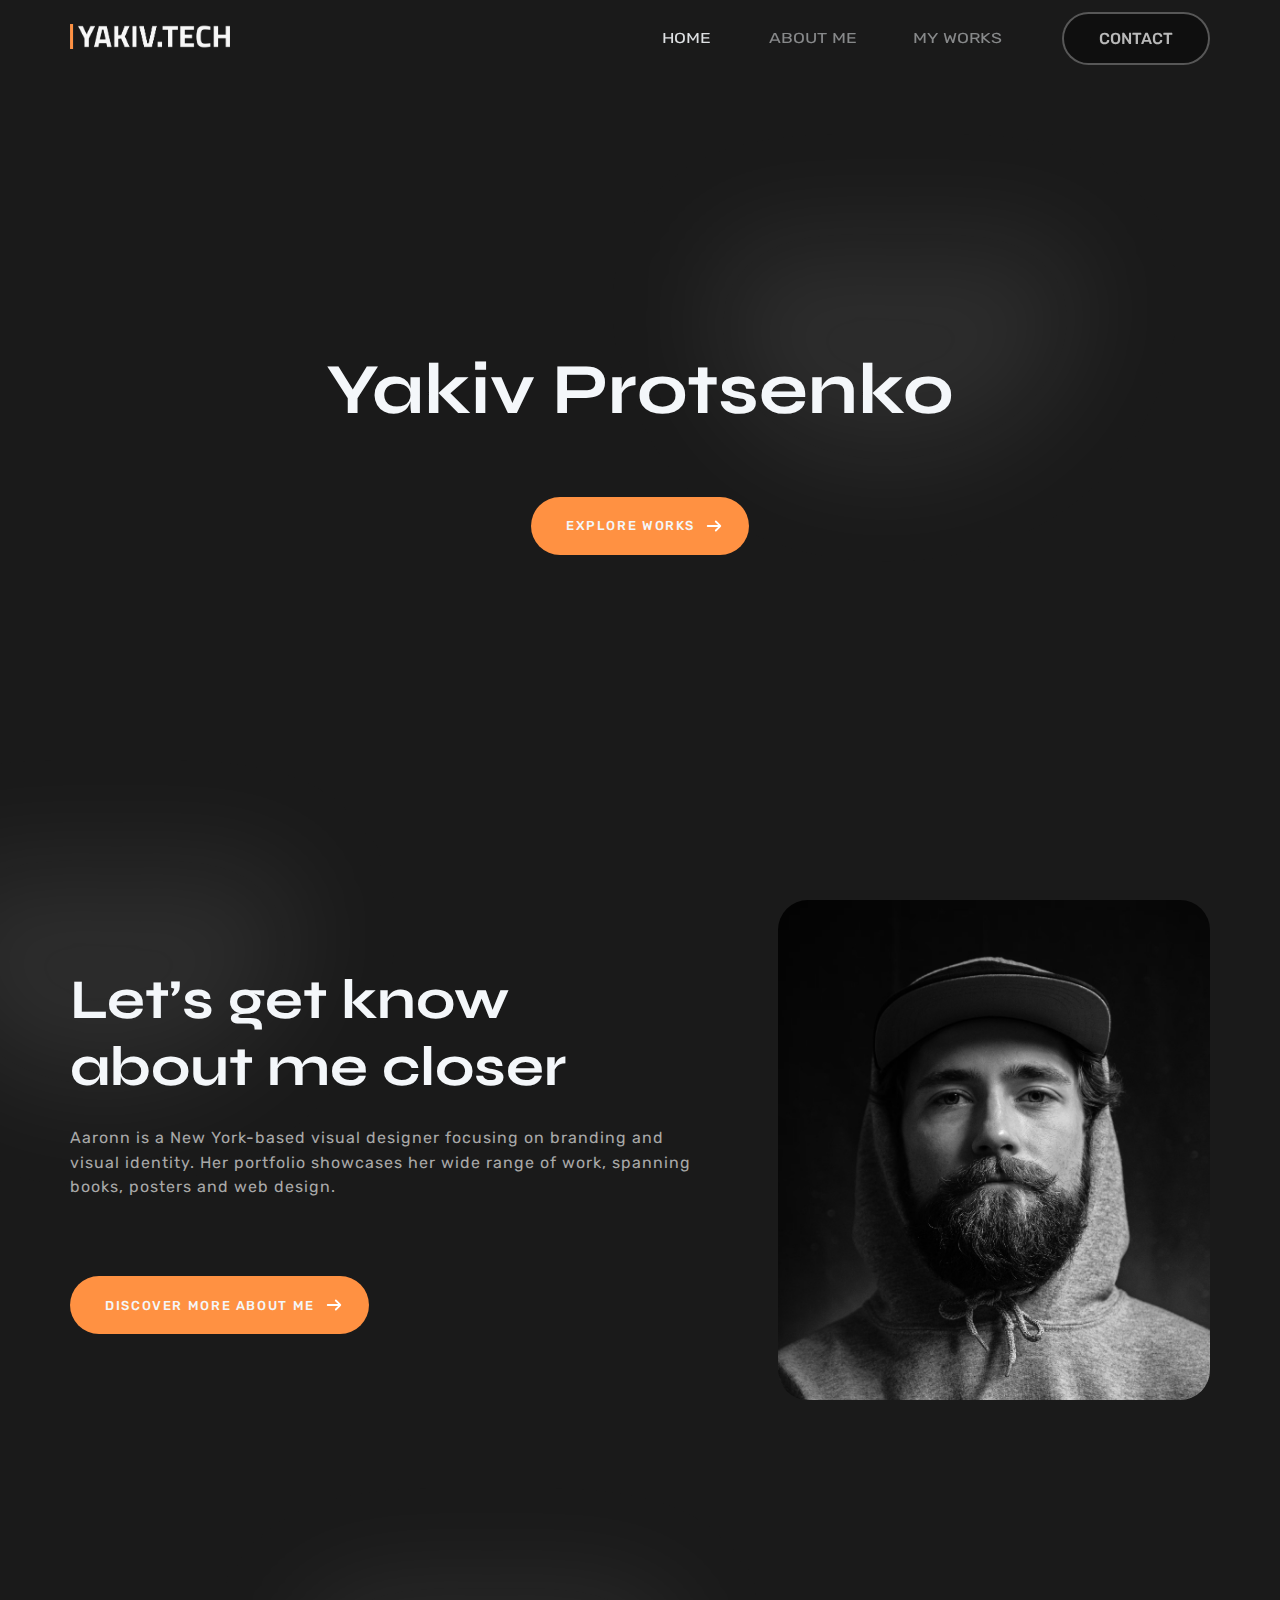
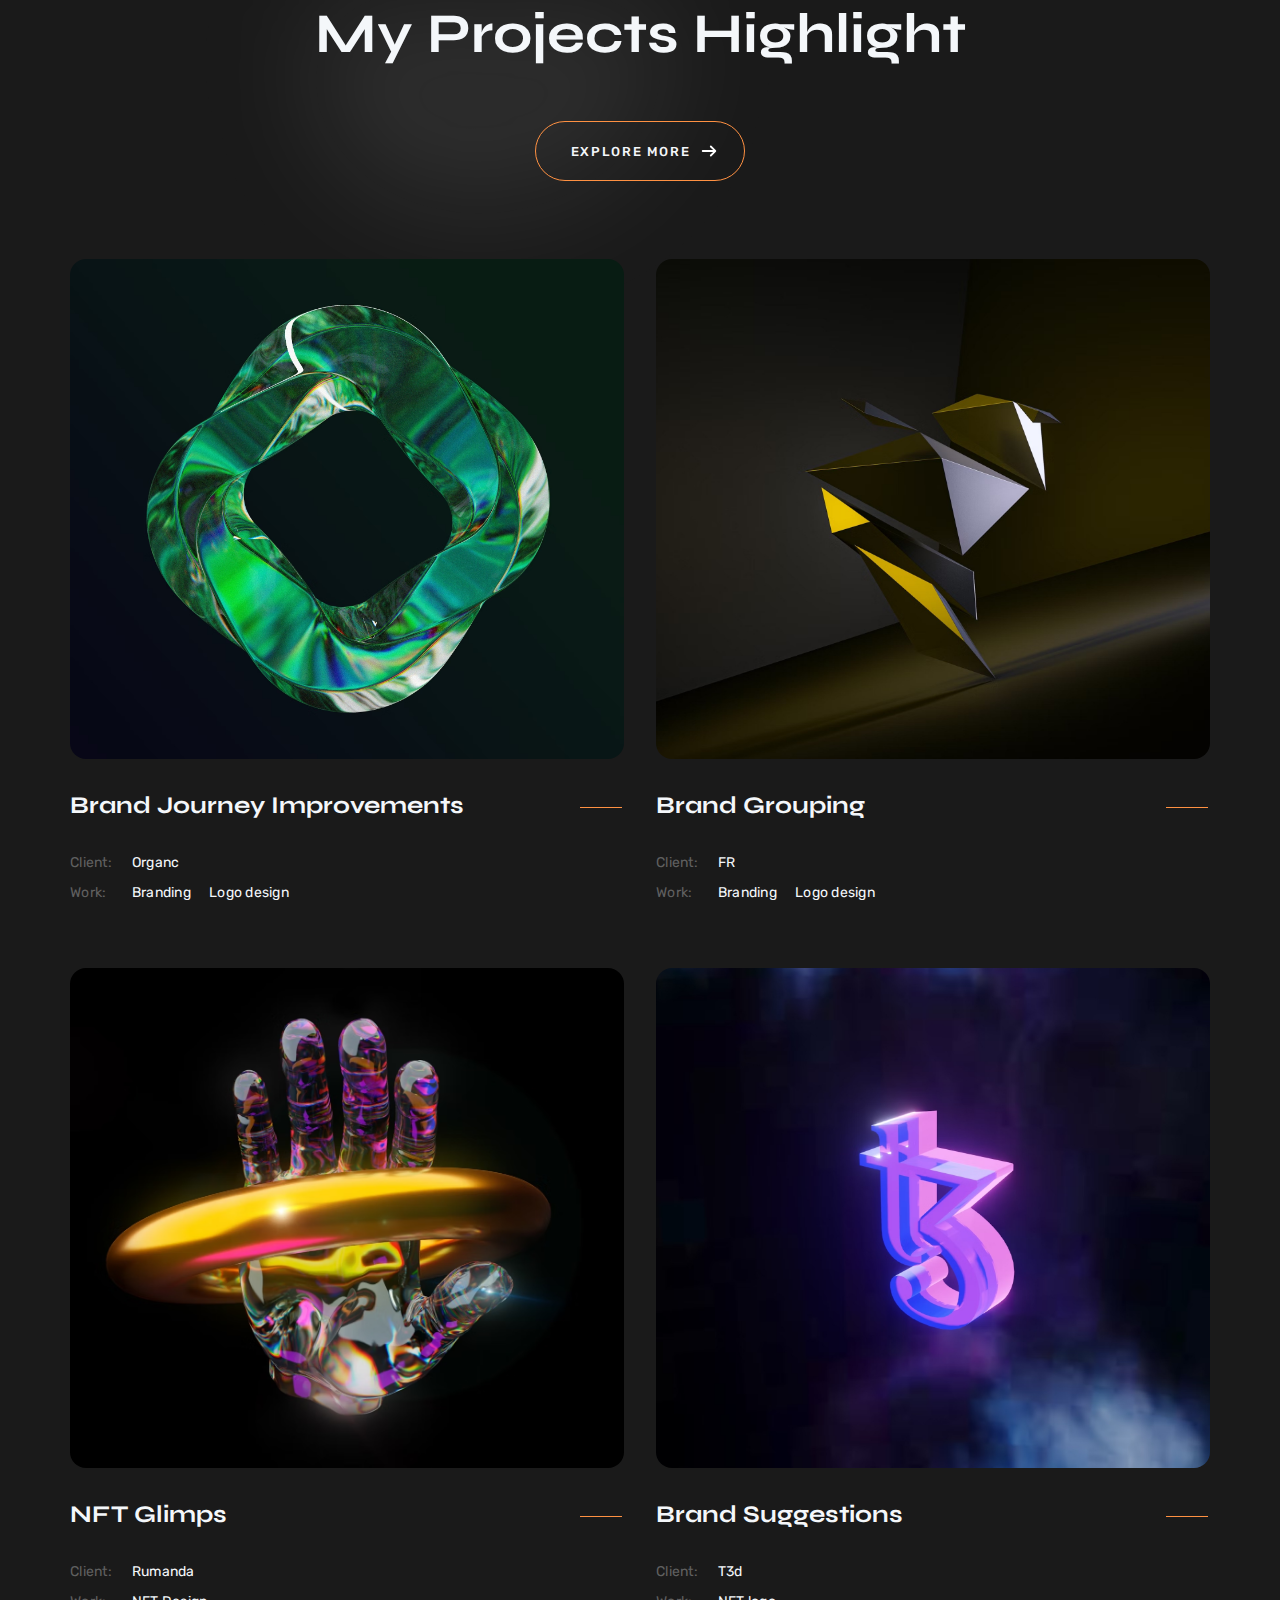
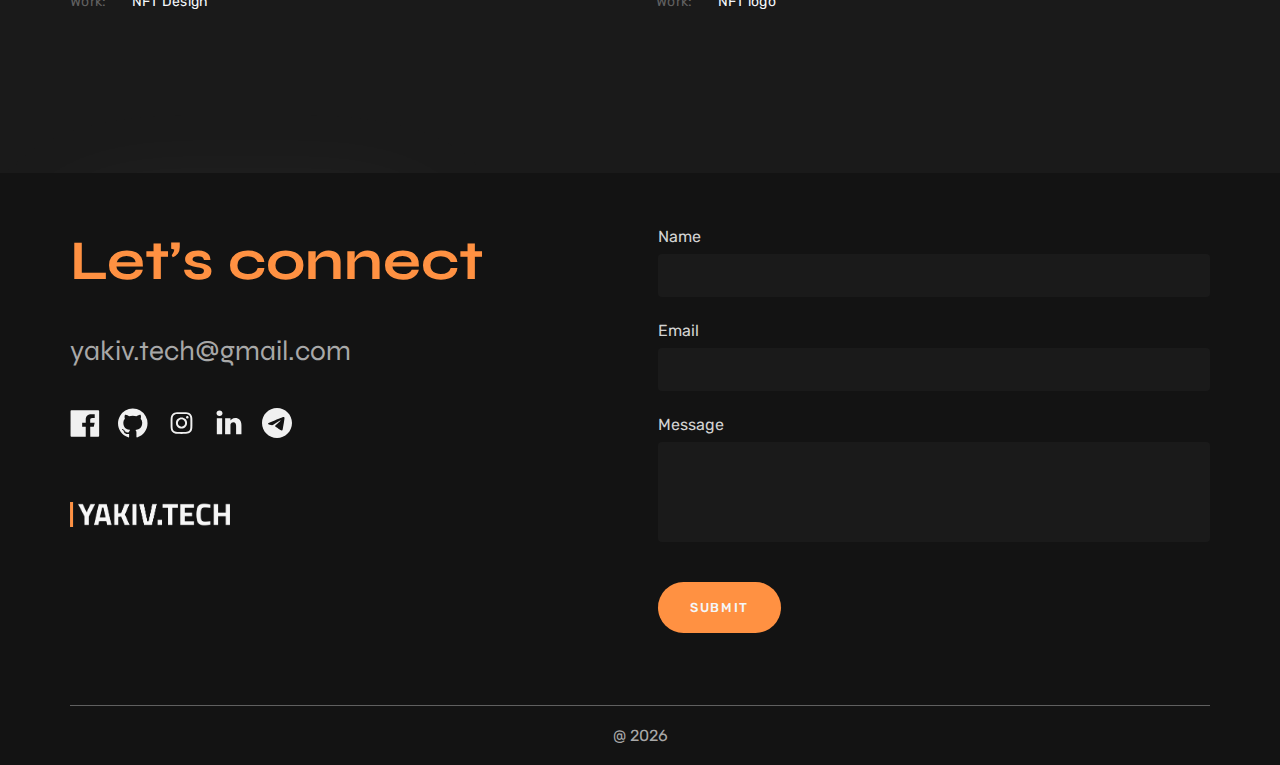
==== commit 2c15d8b5: "update" ====
--- a/index.html
+++ b/index.html
@@ -133,7 +133,7 @@
         </div>
       </div>
     </section>
-    <section class="testimonial">
+    <!--<section class="testimonial">
       <div class="container">
         <h2>Testimonial</h2>
         <p>“Aaronn was fantastic to work with from start to finish. We were looking for a simple, stand-out logo and he
@@ -143,7 +143,7 @@
           Aaronn enough for his effort and professionalism. I would recommend him to anyone looking for a design!”</p>
         <h4>-Martin lee</h4>
       </div>
-    </section>
+    </section>-->
   </main>
   <footer class="footer" id="contacts-block">
     <div class="container">
--- a/base.css
+++ b/base.css
@@ -101,6 +101,10 @@
 
 body.no-scroll {
   overflow: hidden;
+}
+
+p {
+  color: #A8A8A8;
 }
 
 h1,
@@ -157,6 +161,10 @@
   .container {
     max-width: 540px;
   }
+
+  h2::before {
+    width: 17rem;
+  }
 }
 
 @media screen and (max-width: 576px) {
@@ -171,16 +179,6 @@
   h2 {
     font-size: 2.6rem;
   }
-}
-
-.btn {
-  border-radius: 32.5px;
-  padding: 15px 35px;
-}
-
-.btn img {
-  display: inline;
-  width: 18px;
 }
 
 .btn {
@@ -197,6 +195,12 @@
   text-transform: uppercase;
   padding: 20px 26px 20px 35px;
   transition: all 0.2s ease-in-out;
+  border-radius: 32px;
+}
+
+.btn img {
+  display: inline;
+  width: 18px;
 }
 
 @media screen and (hover: hover) {
@@ -388,7 +392,7 @@
 
 .title-section {
   padding-top: 140px;
-  padding-bottom: 60px;
+  padding-bottom: 100px;
   overflow-x: hidden;
 }
 
@@ -409,7 +413,8 @@
 @media screen and (max-width: 768px) {
   .title-section {
     padding-top: 80px;
-    padding-bottom: 30px;
+    padding-bottom: 50px;
+    text-align: center;
   }
 
   .title-section .container {
@@ -427,6 +432,7 @@
   display: flex;
   flex-wrap: wrap;
   justify-content: space-between;
+  column-gap: 36px;
   padding-top: 54px;
   padding-bottom: 20px;
 }
@@ -521,6 +527,10 @@
   .footer .contact-form,
   .footer .contacts {
     flex: 100%;
+  }
+
+  .footer .contacts .socials {
+    margin-bottom: 0;
   }
 
   .footer .contacts h2::before {
--- a/index.css
+++ b/index.css
@@ -98,10 +98,7 @@
 }
 
 .introduction p {
-  color: #A8A8A8;
   font-size: 16px;
-  font-style: normal;
-  font-weight: 400;
   line-height: 155%;
   letter-spacing: 1px;
   margin-bottom: 76px;
@@ -147,10 +144,6 @@
 
   .projects .item {
     flex: 100%;
-  }
-
-  .projects h2::before {
-    width: 17rem;
   }
 }
 
@@ -210,7 +203,6 @@
 }
 
 .testimonial .container p {
-  color: #949494;
   font-size: 18px;
   margin-bottom: 35px;
 }
